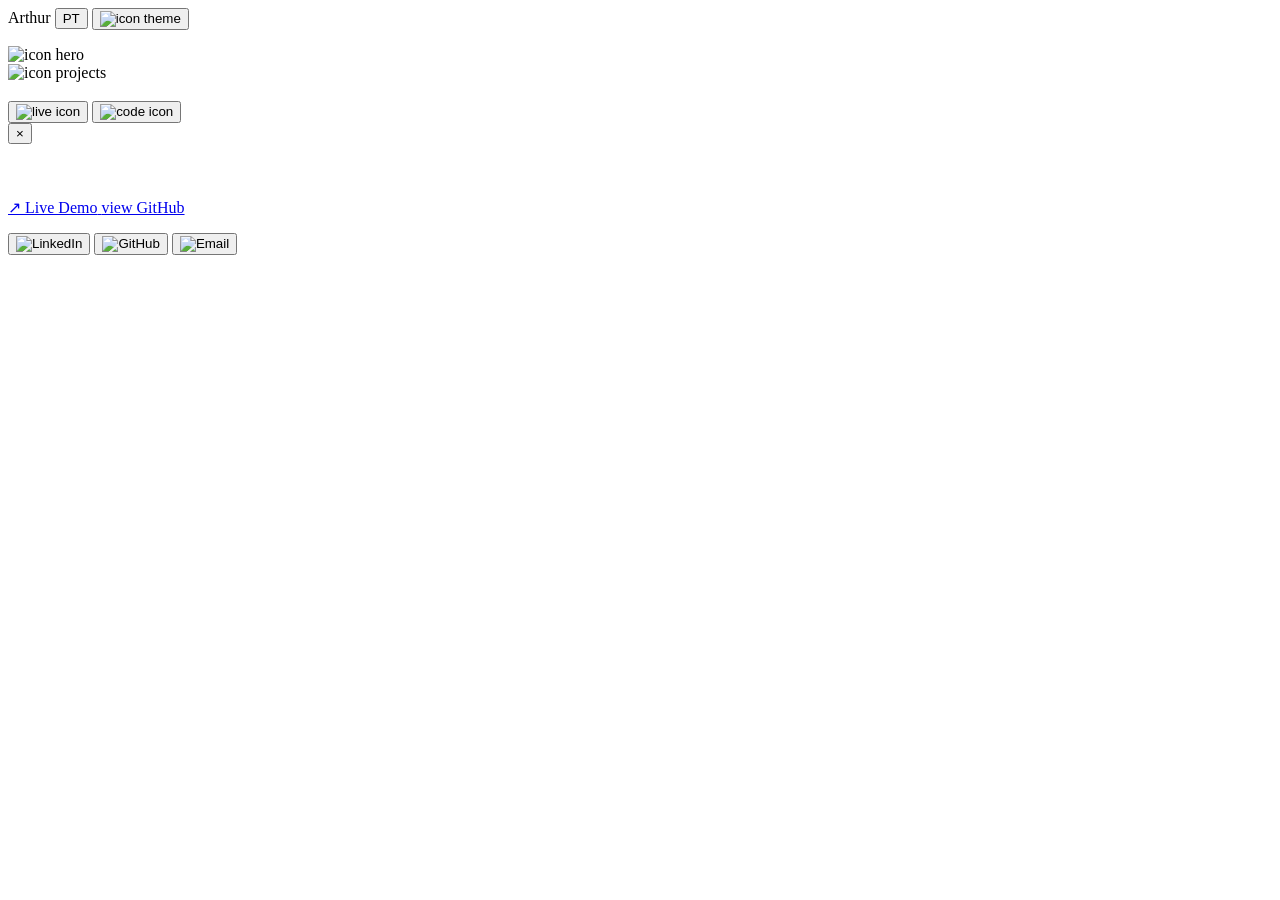
==== index.html @ 4a9b20ae "fix: delete useless html files" ====
<!DOCTYPE html>
<html lang="en">
<head>
    <meta charset="UTF-8">
    <meta name="viewport" content="width=device-width, initial-scale=1.0">
    <title>Portfolio</title>
</head>
<body>
    <header>
        <nav>
            <div class="nav-left">
                <a id="nav-home" href="index.html"></a>
                <a id="nav-about" href="about.html"></a>
                <a id="nav-contact" href="contact.html"></a>
            </div>
            <div class="nav-right">
                <div class="logo"></div>
                <span class="user-name">Arthur</span>
                <button id="language-button">PT</button>
                <button id="theme-toggle">
                    <img src="" alt="icon theme">
                </button>
            </div>
        </nav>
    </header>
    <main>
        <section class="hero">
            <p id="hero-title"></p>
            <p id="hero-description"></p>
            <img src="" alt="icon hero" id="hero-icon">
        </section>
        <section class="projects">
            <article class="project-card">
                <img src="" alt="icon projects" id="projects-icon">
                
                <div class="project-info">
                    <span class="project-number"></span>
                    <h3 class="project-title"></h3>
                    <p class="project-subtitle"></p>
                    <p class="project-description"></p>
                </div>
                <div class="project-technologies">
                    <p></p>
                </div>
                <div class="project-actions">
                    <button id="live-button">
                        <img src="" alt="live icon">
                    </button>
                    <button id="code-button">
                        <img src="" alt="code icon">
                    </button>
                </div>
            </article>
        </section>

        <div id="project-modal" class="project-modal">
            <div class="modal-content">
                <button id="modal-close" class="modal-close">
                    ×
                </button>
                <header class="modal-header">
                    <span id="modal-number"></span>
                    <h2 id="modal-title"></h2>
                    <p id="modal-subtitle"></p>
                </header>
                <img id="modal-image" src="" alt="">
                <div class="modal-body">
                    <section>
                        <p id="small-title"></p>
                        <p id="modal-description"></p>
                        <ul id="modal-features"></ul>
                    </section>
                    
                    <div class="modal-actions">
                        <a
                            id="modal-demo"
                            href="#"
                            target="_blank"
                            rel="noopener noreferrer"
                        >
                            ↗ <span>Live Demo</span>
                        </a>

                        <a
                            id="modal-github"
                            href="#"
                            target="_blank"
                            rel="noopener noreferrer"
                        >
                            view GitHub
                        </a>
                    </div>
                </div>
            </div>
        </div>
    </main>
    <footer>
        <p id="footer-text">
            <span id="footer-message"></span>
            <a id="contact-link" href="contact.html"></a>
        </p>
        <div class="footer-buttons">
            <button id="linkedin">
                <img src="" alt="LinkedIn">
            </button>
            <button id="github">
                <img src="" alt="GitHub">
            </button>
            <button id="email">
                <img src="" alt="Email">
            </button>
        </div>
    </footer>   
</body>
</html>
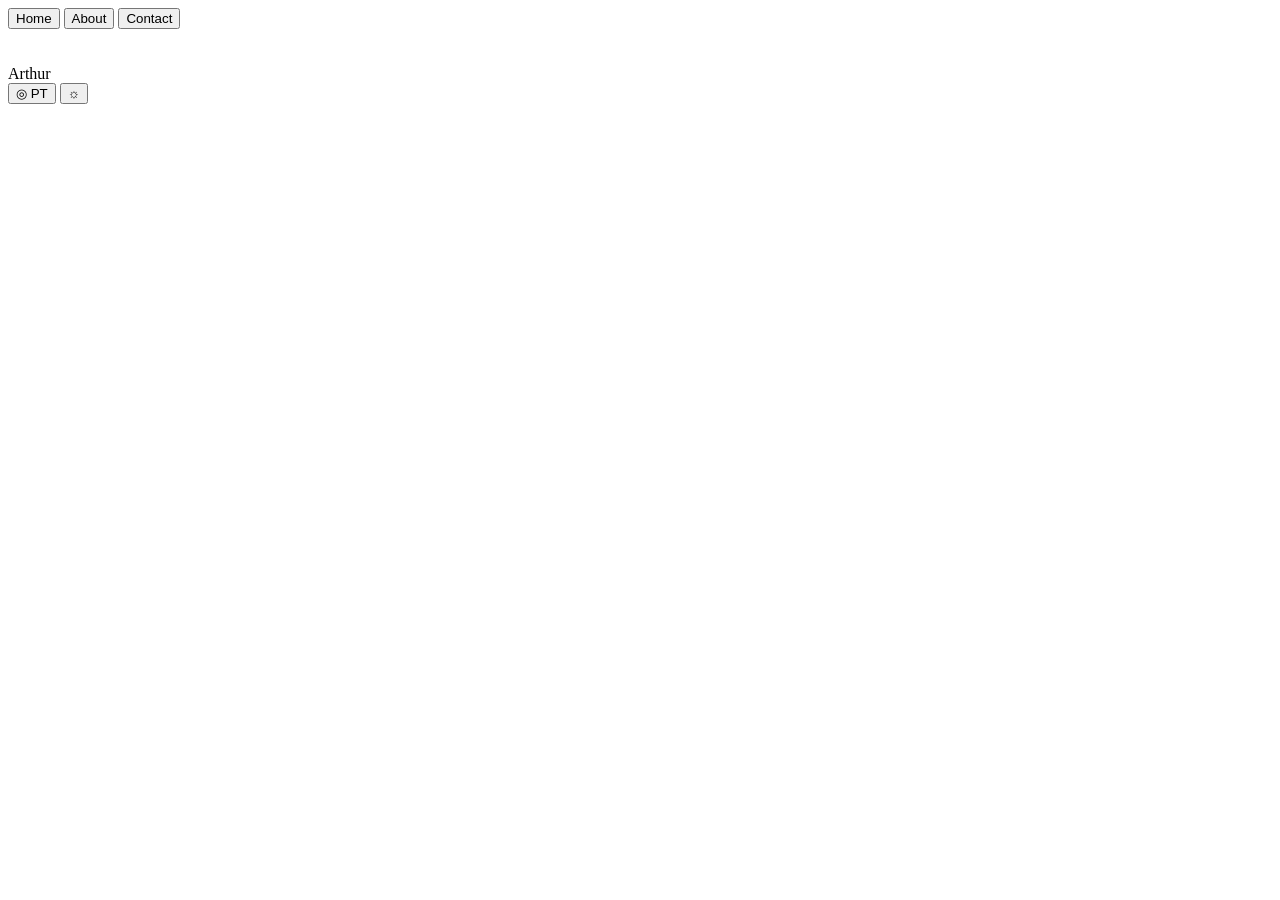
==== commit 78a0ea24: "refactor: restructure HTML based on new portfolio design" ====
--- a/index.html
+++ b/index.html
@@ -1,115 +1,73 @@
 <!DOCTYPE html>
 <html lang="en">
 <head>
-    <meta charset="UTF-8">
-    <meta name="viewport" content="width=device-width, initial-scale=1.0">
-    <title>Portfolio</title>
+  <meta charset="UTF-8">
+  <meta name="viewport" content="width=device-width, initial-scale=1.0">
+  <meta name="description" content="Arthur's personal portfolio — clear, accessible case studies for development projects.">
+  <title>Portfolio - Arthur</title>
+  <link href="https://fonts.googleapis.com/css2?family=DM+Sans:wght@400;500;600;700&family=Fraunces:opsz,wght@9..144,500;9..144,600&display=swap" rel="stylesheet">
+  <link rel="stylesheet" href="style.css">
 </head>
 <body>
-    <header>
-        <nav>
-            <div class="nav-left">
-                <a id="nav-home" href="index.html"></a>
-                <a id="nav-about" href="about.html"></a>
-                <a id="nav-contact" href="contact.html"></a>
-            </div>
-            <div class="nav-right">
-                <div class="logo"></div>
-                <span class="user-name">Arthur</span>
-                <button id="language-button">PT</button>
-                <button id="theme-toggle">
-                    <img src="" alt="icon theme">
-                </button>
-            </div>
-        </nav>
-    </header>
-    <main>
-        <section class="hero">
-            <p id="hero-title"></p>
-            <p id="hero-description"></p>
-            <img src="" alt="icon hero" id="hero-icon">
-        </section>
-        <section class="projects">
-            <article class="project-card">
-                <img src="" alt="icon projects" id="projects-icon">
-                
-                <div class="project-info">
-                    <span class="project-number"></span>
-                    <h3 class="project-title"></h3>
-                    <p class="project-subtitle"></p>
-                    <p class="project-description"></p>
-                </div>
-                <div class="project-technologies">
-                    <p></p>
-                </div>
-                <div class="project-actions">
-                    <button id="live-button">
-                        <img src="" alt="live icon">
-                    </button>
-                    <button id="code-button">
-                        <img src="" alt="code icon">
-                    </button>
-                </div>
-            </article>
-        </section>
+  <header class="site-header">
+    <div class="container header-inner">
+      <nav class="desktop-nav" aria-label="Main navigation">
+        <button class="nav-link active" data-page="home">Home</button>
+        <button class="nav-link" data-page="about">About</button>
+        <button class="nav-link" data-page="contact">Contact</button>
+      </nav>
 
-        <div id="project-modal" class="project-modal">
-            <div class="modal-content">
-                <button id="modal-close" class="modal-close">
-                    ×
-                </button>
-                <header class="modal-header">
-                    <span id="modal-number"></span>
-                    <h2 id="modal-title"></h2>
-                    <p id="modal-subtitle"></p>
-                </header>
-                <img id="modal-image" src="" alt="">
-                <div class="modal-body">
-                    <section>
-                        <p id="small-title"></p>
-                        <p id="modal-description"></p>
-                        <ul id="modal-features"></ul>
-                    </section>
-                    
-                    <div class="modal-actions">
-                        <a
-                            id="modal-demo"
-                            href="#"
-                            target="_blank"
-                            rel="noopener noreferrer"
-                        >
-                            ↗ <span>Live Demo</span>
-                        </a>
+      <div class="brand-controls">
+        <div class="brand">
+          <div class="logo-mark" aria-hidden="true">
+            <svg viewBox="0 0 32 32" width="32" height="32" fill="none">
+              <circle cx="16" cy="16" r="14.5" class="logo-circle" />
+              <path d="M10 22 C10 14 15.5 11.5 21 16 C26.5 20.5 21 26.5 16 22 C11 17.5 14.5 11 20 9" class="logo-path" />
+            </svg>
+          </div>
+          <span class="brand-name">Arthur</span>
+        </div>
 
-                        <a
-                            id="modal-github"
-                            href="#"
-                            target="_blank"
-                            rel="noopener noreferrer"
-                        >
-                            view GitHub
-                        </a>
-                    </div>
-                </div>
-            </div>
+        <div class="separator"></div>
+
+        <button class="control-button" type="button" id="languageButton" aria-label="Switch to Portuguese">
+          <span aria-hidden="true">◎</span>
+          <span id="languageLabel">PT</span>
+        </button>
+
+        <button class="icon-button control-button" type="button" id="themeButton" aria-label="Switch to dark mode">
+          <span id="themeIcon" aria-hidden="true">☼</span>
+        </button>
+      </div>
+    </div>
+  </header>
+
+  <main id="main">
+  </main>
+
+  <footer id="siteFooter">
+  </footer>
+
+  <div class="modal-backdrop" id="projectModal" hidden>
+    <div class="project-modal" role="dialog" aria-modal="true" aria-labelledby="modalProjectName">
+      <div class="modal-header">
+        <div>
+          <div class="modal-title-row">
+            <span class="project-number" id="modalProjectNumber">01</span>
+            <span class="dot" aria-hidden="true">·</span>
+            <h2 id="modalProjectName">Project</h2>
+          </div>
+          <p id="modalProjectTagline"></p>
         </div>
-    </main>
-    <footer>
-        <p id="footer-text">
-            <span id="footer-message"></span>
-            <a id="contact-link" href="contact.html"></a>
-        </p>
-        <div class="footer-buttons">
-            <button id="linkedin">
-                <img src="" alt="LinkedIn">
-            </button>
-            <button id="github">
-                <img src="" alt="GitHub">
-            </button>
-            <button id="email">
-                <img src="" alt="Email">
-            </button>
-        </div>
-    </footer>   
+        <button class="icon-button" id="closeModal" type="button" aria-label="Close">×</button>
+      </div>
+      <div class="modal-image-wrap">
+        <img id="modalImage" src="" alt="">
+      </div>
+      <div class="modal-content" id="modalContent"></div>
+    </div>
+  </div>
+
+  <script src="script.js"></script>
 </body>
-</html>+</html>
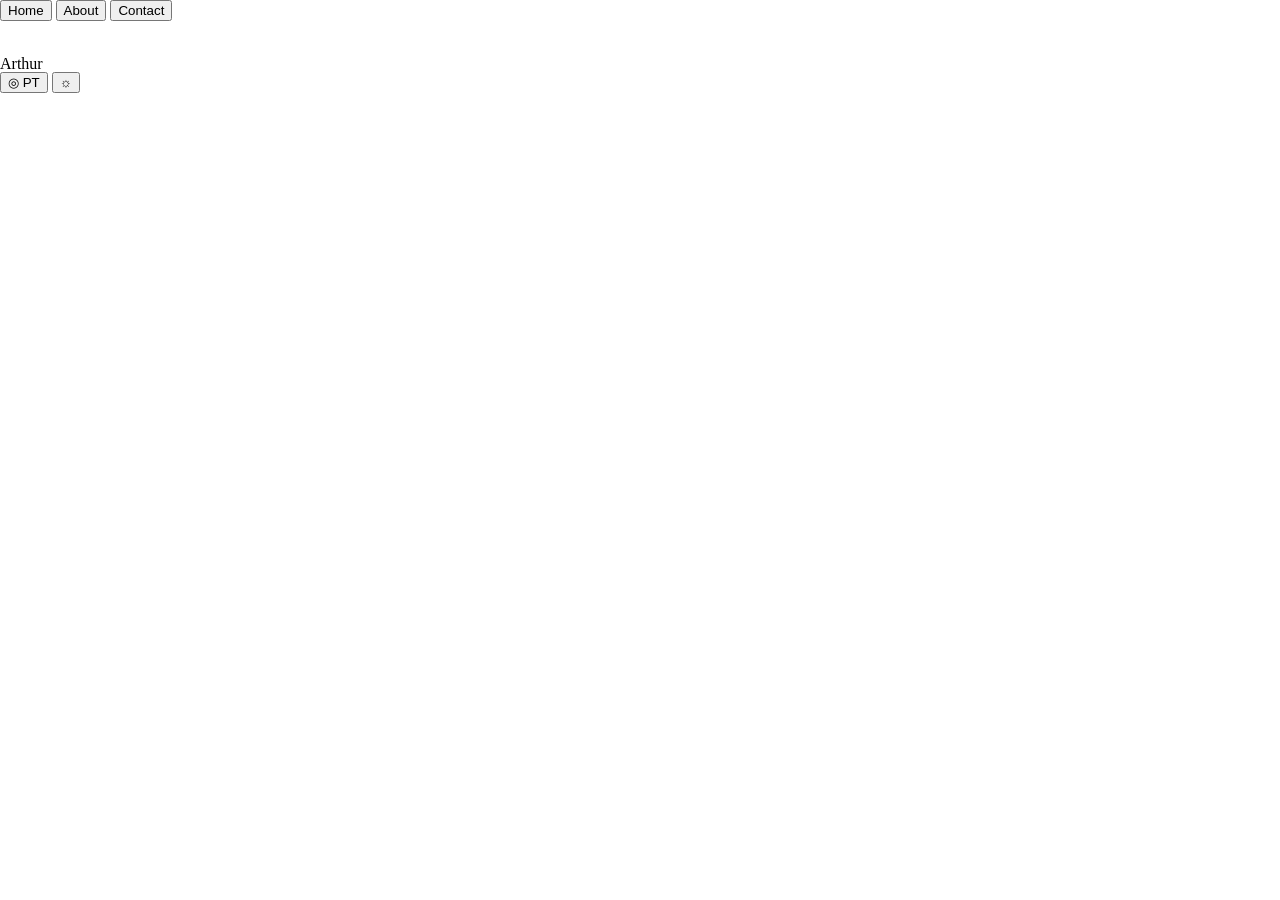
==== commit 9df0ecae: "feat: adds reset.css code" ====
--- a/index.html
+++ b/index.html
@@ -6,7 +6,7 @@
   <meta name="description" content="Arthur's personal portfolio — clear, accessible case studies for development projects.">
   <title>Portfolio - Arthur</title>
   <link href="https://fonts.googleapis.com/css2?family=DM+Sans:wght@400;500;600;700&family=Fraunces:opsz,wght@9..144,500;9..144,600&display=swap" rel="stylesheet">
-  <link rel="stylesheet" href="style.css">
+  <link rel="stylesheet" href="/src/css/reset.css">
 </head>
 <body>
   <header class="site-header">
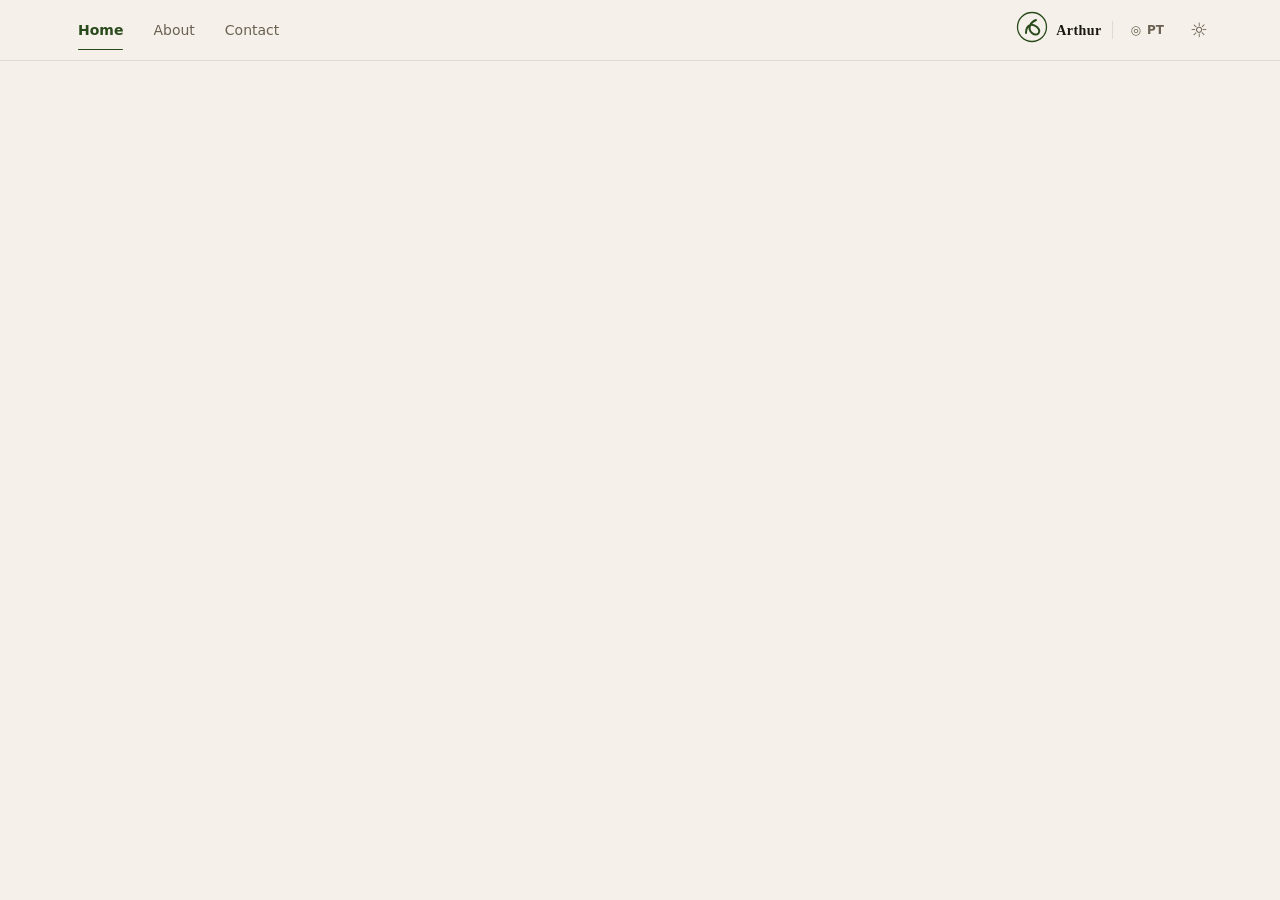
==== commit 87d8c0b3: "feat: adds style.css code" ====
--- a/index.html
+++ b/index.html
@@ -7,6 +7,7 @@
   <title>Portfolio - Arthur</title>
   <link href="https://fonts.googleapis.com/css2?family=DM+Sans:wght@400;500;600;700&family=Fraunces:opsz,wght@9..144,500;9..144,600&display=swap" rel="stylesheet">
   <link rel="stylesheet" href="/src/css/reset.css">
+  <link rel="stylesheet" href="/src/css/style.css">
 </head>
 <body>
   <header class="site-header">
--- a/src/css/style.css
+++ b/src/css/style.css
@@ -0,0 +1,328 @@
+:root {
+  --font-sans: 'DM Sans', system-ui, sans-serif;
+  --font-display: 'Fraunces', Georgia, serif;
+  --background: #f5f1ea;
+  --foreground: #1a1714;
+  --card: #fdfaf3;
+  --primary: #2b4a1c;
+  --primary-foreground: #f5f1ea;
+  --secondary: #eae4d6;
+  --muted: #e3ddd0;
+  --muted-foreground: #6b6152;
+  --accent: #7a5b14;
+  --border: rgba(26, 23, 20, 0.10);
+  --radius: 14px;
+  --shadow: 0 18px 45px rgba(26, 23, 20, 0.10);
+}
+
+html.dark {
+  --background: #121009;
+  --foreground: #edeae1;
+  --card: #1b1813;
+  --primary: #6aad3a;
+  --primary-foreground: #121009;
+  --secondary: #26221a;
+  --muted: #2a2520;
+  --muted-foreground: #9e9484;
+  --accent: #c49626;
+  --border: rgba(237, 234, 225, 0.09);
+  --shadow: 0 18px 45px rgba(0, 0, 0, 0.35);
+}
+
+* { box-sizing: border-box; }
+html { scroll-behavior: smooth; }
+body {
+  margin: 0;
+  min-height: 100vh;
+  background: var(--background);
+  color: var(--foreground);
+  font-family: var(--font-sans);
+  line-height: 1.5;
+}
+body.modal-open { overflow: hidden; }
+button, a { font: inherit; }
+button { cursor: pointer; }
+a { color: inherit; }
+img { display: block; max-width: 100%; }
+
+.skip-link {
+  position: fixed;
+  left: 16px;
+  top: 16px;
+  z-index: 100;
+  transform: translateY(-200%);
+  background: var(--primary);
+  color: var(--primary-foreground);
+  padding: 10px 14px;
+  border-radius: 10px;
+  text-decoration: none;
+}
+.skip-link:focus { transform: translateY(0); }
+
+.container {
+  width: min(1152px, calc(100% - 40px));
+  margin-inline: auto;
+}
+
+.site-header {
+  position: sticky;
+  top: 0;
+  z-index: 40;
+  border-bottom: 1px solid var(--border);
+  background: color-mix(in srgb, var(--background) 92%, transparent);
+  backdrop-filter: blur(14px);
+}
+
+.header-inner {
+  min-height: 60px;
+  display: flex;
+  align-items: center;
+  justify-content: space-between;
+}
+
+.desktop-nav { display: flex; gap: 2px; }
+.nav-link, .mobile-nav-link, .control-button, .icon-button {
+  border: 0;
+  background: transparent;
+  color: var(--muted-foreground);
+}
+.nav-link {
+  position: relative;
+  padding: 8px 14px;
+  border-radius: 9px;
+  font-size: 14px;
+}
+.nav-link:hover, .mobile-nav-link:hover, .control-button:hover, .icon-button:hover {
+  color: var(--foreground);
+  background: var(--muted);
+}
+.nav-link.active { color: var(--primary); font-weight: 600; }
+.nav-link.active::after {
+  content: '';
+  position: absolute;
+  left: 14px;
+  right: 14px;
+  bottom: -1px;
+  height: 1px;
+  border-radius: 999px;
+  background: var(--primary);
+}
+
+.brand-controls { display: flex; align-items: center; gap: 10px; }
+.brand { display: flex; align-items: center; gap: 8px; }
+.brand-name { font-family: var(--font-display); font-size: 14px; font-weight: 600; letter-spacing: .03em; }
+.separator { width: 1px; height: 18px; background: var(--border); }
+.logo-circle { stroke: var(--primary); stroke-width: 1.3; }
+.logo-path { stroke: var(--primary); stroke-width: 2; stroke-linecap: round; }
+.control-button { display: inline-flex; align-items: center; gap: 6px; padding: 8px; border-radius: 8px; font-size: 12px; font-weight: 600; }
+.icon-button { width: 34px; height: 34px; display: inline-flex; align-items: center; justify-content: center; border-radius: 8px; font-size: 20px; line-height: 1; }
+.mobile-menu-button { display: none; }
+.mobile-nav { padding: 8px 20px 16px; border-top: 1px solid var(--border); }
+.mobile-nav-link { display: block; width: 100%; text-align: left; padding: 11px 10px; border-radius: 8px; }
+.mobile-nav-link.active { color: var(--primary); font-weight: 600; }
+
+main { min-height: 55vh; }
+.page-enter { animation: pageEnter .22s ease-out; }
+@keyframes pageEnter { from { opacity: 0; transform: translateY(10px); } to { opacity: 1; transform: translateY(0); } }
+
+.hero {
+  width: min(1152px, calc(100% - 40px));
+  margin: 0 auto;
+  padding: 84px 0 100px;
+  display: grid;
+  grid-template-columns: 1.05fr .95fr;
+  gap: 54px;
+  align-items: center;
+}
+.hero-copy { max-width: 620px; }
+.eyebrow {
+  margin: 0 0 14px;
+  color: var(--muted-foreground);
+  font-size: 12px;
+  font-weight: 600;
+  text-transform: uppercase;
+  letter-spacing: .14em;
+}
+.display-title {
+  margin: 0;
+  font-family: var(--font-display);
+  font-size: clamp(3rem, 6vw, 5.6rem);
+  line-height: .98;
+  letter-spacing: -.035em;
+  font-weight: 600;
+}
+.hero-description {
+  max-width: 520px;
+  margin: 24px 0 0;
+  color: color-mix(in srgb, var(--foreground) 72%, transparent);
+  font-size: 17px;
+  line-height: 1.7;
+}
+.hero-actions { display: flex; gap: 12px; flex-wrap: wrap; margin-top: 30px; }
+
+.btn {
+  display: inline-flex;
+  align-items: center;
+  justify-content: center;
+  gap: 8px;
+  min-height: 46px;
+  padding: 12px 20px;
+  border-radius: 11px;
+  border: 1px solid transparent;
+  text-decoration: none;
+  font-size: 14px;
+  font-weight: 600;
+  transition: .2s ease;
+}
+.btn-primary { background: var(--primary); color: var(--primary-foreground); }
+.btn-primary:hover { opacity: .9; transform: translateY(-1px); }
+.btn-ghost { background: transparent; color: var(--foreground); border-color: var(--border); }
+.btn-ghost:hover { background: var(--muted); }
+
+.snake-wrap { display: grid; place-items: center; min-height: 460px; }
+.snake-illustration { width: min(360px, 100%); aspect-ratio: 440 / 520; }
+
+.section {
+  width: min(1152px, calc(100% - 40px));
+  margin: 0 auto;
+  padding: 64px 0 96px;
+  border-top: 1px solid var(--border);
+}
+.section-heading { display: flex; align-items: end; justify-content: space-between; gap: 24px; margin-bottom: 46px; }
+.section-heading h2, .page-title {
+  margin: 0;
+  font-family: var(--font-display);
+  font-weight: 600;
+  letter-spacing: -.025em;
+}
+.section-heading h2 { font-size: clamp(2.1rem, 4vw, 2.8rem); line-height: 1.05; }
+.section-sub { max-width: 230px; margin: 0; color: var(--muted-foreground); font-size: 14px; line-height: 1.65; text-align: right; }
+
+.project-grid { display: grid; grid-template-columns: repeat(2, minmax(0,1fr)); gap: 22px; }
+.project-card {
+  background: var(--card);
+  border: 1px solid var(--border);
+  border-radius: 16px;
+  overflow: hidden;
+  transition: .3s ease;
+  box-shadow: 0 0 0 rgba(0,0,0,0);
+}
+.project-card:hover { transform: translateY(-3px); border-color: color-mix(in srgb, var(--primary) 25%, var(--border)); box-shadow: var(--shadow); }
+.project-image-wrap { position: relative; aspect-ratio: 16 / 9; overflow: hidden; background: var(--muted); }
+.project-image-wrap img { width: 100%; height: 100%; object-fit: cover; transition: transform .5s ease; }
+.project-card:hover .project-image-wrap img { transform: scale(1.05); }
+.project-hover { position: absolute; inset: 0; display: grid; place-items: center; background: rgba(0,0,0,0); transition: .3s ease; pointer-events: none; }
+.project-card:hover .project-hover { background: rgba(0,0,0,.25); }
+.project-hover span { transform: translateY(8px); opacity: 0; background: rgba(255,255,255,.95); color: #1a1714; border-radius: 999px; padding: 8px 14px; font-size: 12px; font-weight: 600; transition: .3s ease; }
+.project-card:hover .project-hover span { transform: translateY(0); opacity: 1; }
+.project-number { position: absolute; top: 12px; left: 12px; padding: 3px 8px; border-radius: 999px; background: rgba(26,23,20,.35); color: rgba(255,255,255,.9); font: 600 12px ui-monospace, SFMono-Regular, Menlo, monospace; backdrop-filter: blur(4px); }
+.project-body { padding: 22px; }
+.project-title { margin: 0 0 2px; font: 600 20px/1.2 var(--font-display); }
+.project-tagline { margin: 0; color: var(--muted-foreground); font-size: 14px; font-weight: 600; }
+.project-description { margin: 14px 0 16px; color: var(--muted-foreground); font-size: 14px; line-height: 1.7; }
+.tag-list { display: flex; flex-wrap: wrap; gap: 6px; margin-bottom: 18px; }
+.tag { display: inline-flex; align-items: center; border: 1px solid var(--border); border-radius: 999px; padding: 4px 10px; color: var(--muted-foreground); font-size: 12px; font-weight: 600; line-height: 1; }
+.project-actions { display: flex; gap: 12px; align-items: center; padding-top: 15px; border-top: 1px solid var(--border); }
+.text-link { border: 0; background: transparent; padding: 0; display: inline-flex; gap: 6px; align-items: center; color: var(--primary); font-size: 12px; font-weight: 700; text-decoration: none; }
+.text-link.secondary { color: var(--muted-foreground); }
+.text-link:hover { opacity: .7; }
+.dot { color: var(--border); }
+
+.site-footer { margin-top: 0; border-top: 1px solid var(--border); }
+.footer-inner { width: min(1152px, calc(100% - 40px)); margin: 0 auto; padding: 58px 0 36px; display: flex; justify-content: space-between; gap: 30px; align-items: end; }
+.footer-prompt { max-width: 620px; }
+.footer-prompt p { margin: 0 0 8px; color: var(--muted-foreground); font-size: 14px; }
+.footer-prompt a { color: var(--foreground); text-decoration: none; font: 600 clamp(2rem, 4vw, 3rem)/1.05 var(--font-display); }
+.footer-prompt a:hover { color: var(--primary); }
+.socials { display: flex; gap: 8px; flex-wrap: wrap; justify-content: flex-end; }
+.social-link { display: inline-flex; align-items: center; gap: 8px; padding: 10px 12px; border: 1px solid var(--border); border-radius: 10px; text-decoration: none; font-size: 13px; }
+.social-link:hover { border-color: color-mix(in srgb, var(--primary) 35%, var(--border)); color: var(--primary); }
+.footer-bottom { width: min(1152px, calc(100% - 40px)); margin: 0 auto; padding: 16px 0 30px; color: var(--muted-foreground); font-size: 12px; }
+
+.page-shell { width: min(900px, calc(100% - 40px)); margin: 0 auto; padding: 84px 0 104px; }
+.page-shell.narrow { width: min(780px, calc(100% - 40px)); }
+.page-title { font-size: clamp(2.8rem, 6vw, 4.5rem); line-height: 1.06; }
+.page-subtitle { max-width: 650px; margin: 18px 0 0; color: color-mix(in srgb, var(--foreground) 72%, transparent); font-size: 20px; line-height: 1.6; }
+.about-grid { display: grid; grid-template-columns: 2fr 3fr; gap: 56px; align-items: center; margin-top: 60px; }
+.about-image { aspect-ratio: 4/5; border-radius: 16px; overflow: hidden; background: var(--muted); }
+.about-image img { width: 100%; height: 100%; object-fit: cover; }
+.about-copy { display: grid; gap: 16px; }
+.about-copy p { margin: 0; font-size: 15.5px; line-height: 1.8; color: color-mix(in srgb, var(--foreground) 72%, transparent); }
+.quote { margin: 58px 0; padding: 5px 0 5px 22px; border-left: 2px solid var(--primary); }
+.quote p { margin: 0; font: 600 italic 22px/1.35 var(--font-display); }
+.focus-list { list-style: none; padding: 0; margin: 0; display: grid; gap: 14px; }
+.focus-list li { display: flex; align-items: center; gap: 12px; font-size: 15px; }
+.bullet { width: 6px; height: 6px; border-radius: 50%; background: var(--primary); flex: 0 0 auto; }
+.back-link { display: inline-flex; gap: 8px; align-items: center; margin-top: 38px; color: var(--primary); font-weight: 700; font-size: 14px; text-decoration: none; }
+.back-link:hover { opacity: .7; }
+
+.contact-email { margin: 58px 0 40px; }
+.contact-email .eyebrow { margin-bottom: 15px; }
+.contact-email a { display: inline-flex; align-items: flex-start; gap: 12px; text-decoration: underline; text-decoration-color: var(--border); text-underline-offset: 5px; color: var(--foreground); font: 600 clamp(1.7rem, 5vw, 2.4rem)/1.2 var(--font-display); }
+.contact-email a:hover { color: var(--primary); text-decoration-color: var(--primary); }
+.contact-divider { height: 1px; background: var(--border); margin: 0 0 40px; }
+.social-grid { display: grid; grid-template-columns: repeat(2, minmax(0,1fr)); gap: 12px; }
+.social-card { display: grid; grid-template-columns: auto 1fr auto; gap: 12px; align-items: center; padding: 16px 18px; border: 1px solid var(--border); border-radius: 12px; text-decoration: none; }
+.social-card:hover { border-color: color-mix(in srgb, var(--primary) 30%, var(--border)); color: var(--primary); }
+.social-card small { color: var(--muted-foreground); }
+.status { display: flex; align-items: center; gap: 10px; margin-top: 46px; color: var(--muted-foreground); font-size: 14px; }
+.status-dot { width: 8px; height: 8px; border-radius: 50%; background: #22c55e; box-shadow: 0 0 0 3px rgba(34,197,94,.18); }
+
+.modal-backdrop { position: fixed; inset: 0; z-index: 70; display: flex; align-items: center; justify-content: center; padding: 30px; background: rgba(18,16,9,.55); backdrop-filter: blur(6px); }
+.modal-backdrop[hidden] { display: none; }
+.project-modal { width: min(900px, 100%); max-height: 90vh; overflow: auto; background: var(--background); border: 1px solid var(--border); border-radius: 16px; box-shadow: 0 28px 90px rgba(0,0,0,.35); animation: modalIn .22s ease-out; }
+@keyframes modalIn { from { opacity: 0; transform: translateY(24px); } to { opacity: 1; transform: translateY(0); } }
+.modal-header { position: sticky; top: 0; z-index: 2; display: flex; align-items: center; justify-content: space-between; gap: 18px; padding: 16px 24px; background: color-mix(in srgb, var(--background) 96%, transparent); backdrop-filter: blur(10px); border-bottom: 1px solid var(--border); }
+.modal-title-row { display: flex; align-items: center; gap: 8px; }
+.modal-title-row h2 { margin: 0; font: 600 22px/1.2 var(--font-display); }
+.modal-header p { margin: 3px 0 0; color: var(--muted-foreground); font-size: 14px; }
+.modal-image-wrap { aspect-ratio: 16 / 7; background: var(--muted); overflow: hidden; }
+.modal-image-wrap img { width: 100%; height: 100%; object-fit: cover; }
+.modal-content { padding: 32px; display: grid; gap: 34px; }
+.modal-section h3, .modal-label { margin: 0 0 10px; color: var(--muted-foreground); font-size: 11px; text-transform: uppercase; letter-spacing: .14em; }
+.modal-section p { margin: 0; font-size: 15px; line-height: 1.72; }
+.feature-list { list-style: none; padding: 0; margin: 0; display: grid; grid-template-columns: repeat(2, minmax(0,1fr)); gap: 10px; }
+.feature-list li { display: flex; gap: 10px; font-size: 15px; line-height: 1.4; }
+.tech-wrap { display: flex; flex-wrap: wrap; gap: 8px; }
+.outcome { padding: 18px; border-radius: 12px; border: 1px solid color-mix(in srgb, var(--primary) 20%, var(--border)); background: color-mix(in srgb, var(--primary) 8%, transparent); }
+.outcome h3 { color: color-mix(in srgb, var(--primary) 80%, var(--foreground)); }
+.modal-actions { display: flex; gap: 12px; flex-wrap: wrap; }
+
+:focus-visible { outline: 2px solid var(--primary); outline-offset: 3px; }
+
+@media (max-width: 900px) {
+  .hero { grid-template-columns: 1fr; padding-top: 62px; }
+  .snake-wrap { order: -1; min-height: auto; }
+  .snake-illustration { width: min(300px, 65vw); }
+  .about-grid { grid-template-columns: 1fr; gap: 32px; }
+  .about-image { max-width: 440px; }
+}
+
+@media (max-width: 720px) {
+  .container { width: min(100% - 28px, 1152px); }
+  .desktop-nav { display: none; }
+  .mobile-menu-button { display: inline-flex; }
+  .brand-name, .separator { display: none; }
+  .header-inner { min-height: 56px; }
+  .hero, .section, .footer-inner, .footer-bottom, .page-shell, .page-shell.narrow { width: min(100% - 28px, 1152px); }
+  .hero { padding: 56px 0 70px; gap: 38px; }
+  .display-title { font-size: clamp(2.7rem, 12vw, 4rem); }
+  .section { padding: 48px 0 72px; }
+  .section-heading { flex-direction: column; align-items: flex-start; margin-bottom: 32px; }
+  .section-sub { text-align: left; max-width: 420px; }
+  .project-grid { grid-template-columns: 1fr; }
+  .footer-inner { flex-direction: column; align-items: flex-start; }
+  .socials { justify-content: flex-start; }
+  .page-shell { padding: 58px 0 80px; }
+  .page-subtitle { font-size: 18px; }
+  .social-grid { grid-template-columns: 1fr; }
+  .modal-backdrop { padding: 0; align-items: end; }
+  .project-modal { width: 100%; max-height: 96vh; border-radius: 16px 16px 0 0; }
+  .modal-content { padding: 24px 20px 30px; }
+  .feature-list { grid-template-columns: 1fr; }
+}
+
+@media (prefers-reduced-motion: reduce) {
+  html { scroll-behavior: auto; }
+  *, *::before, *::after { animation-duration: .01ms !important; animation-iteration-count: 1 !important; transition-duration: .01ms !important; }
+}
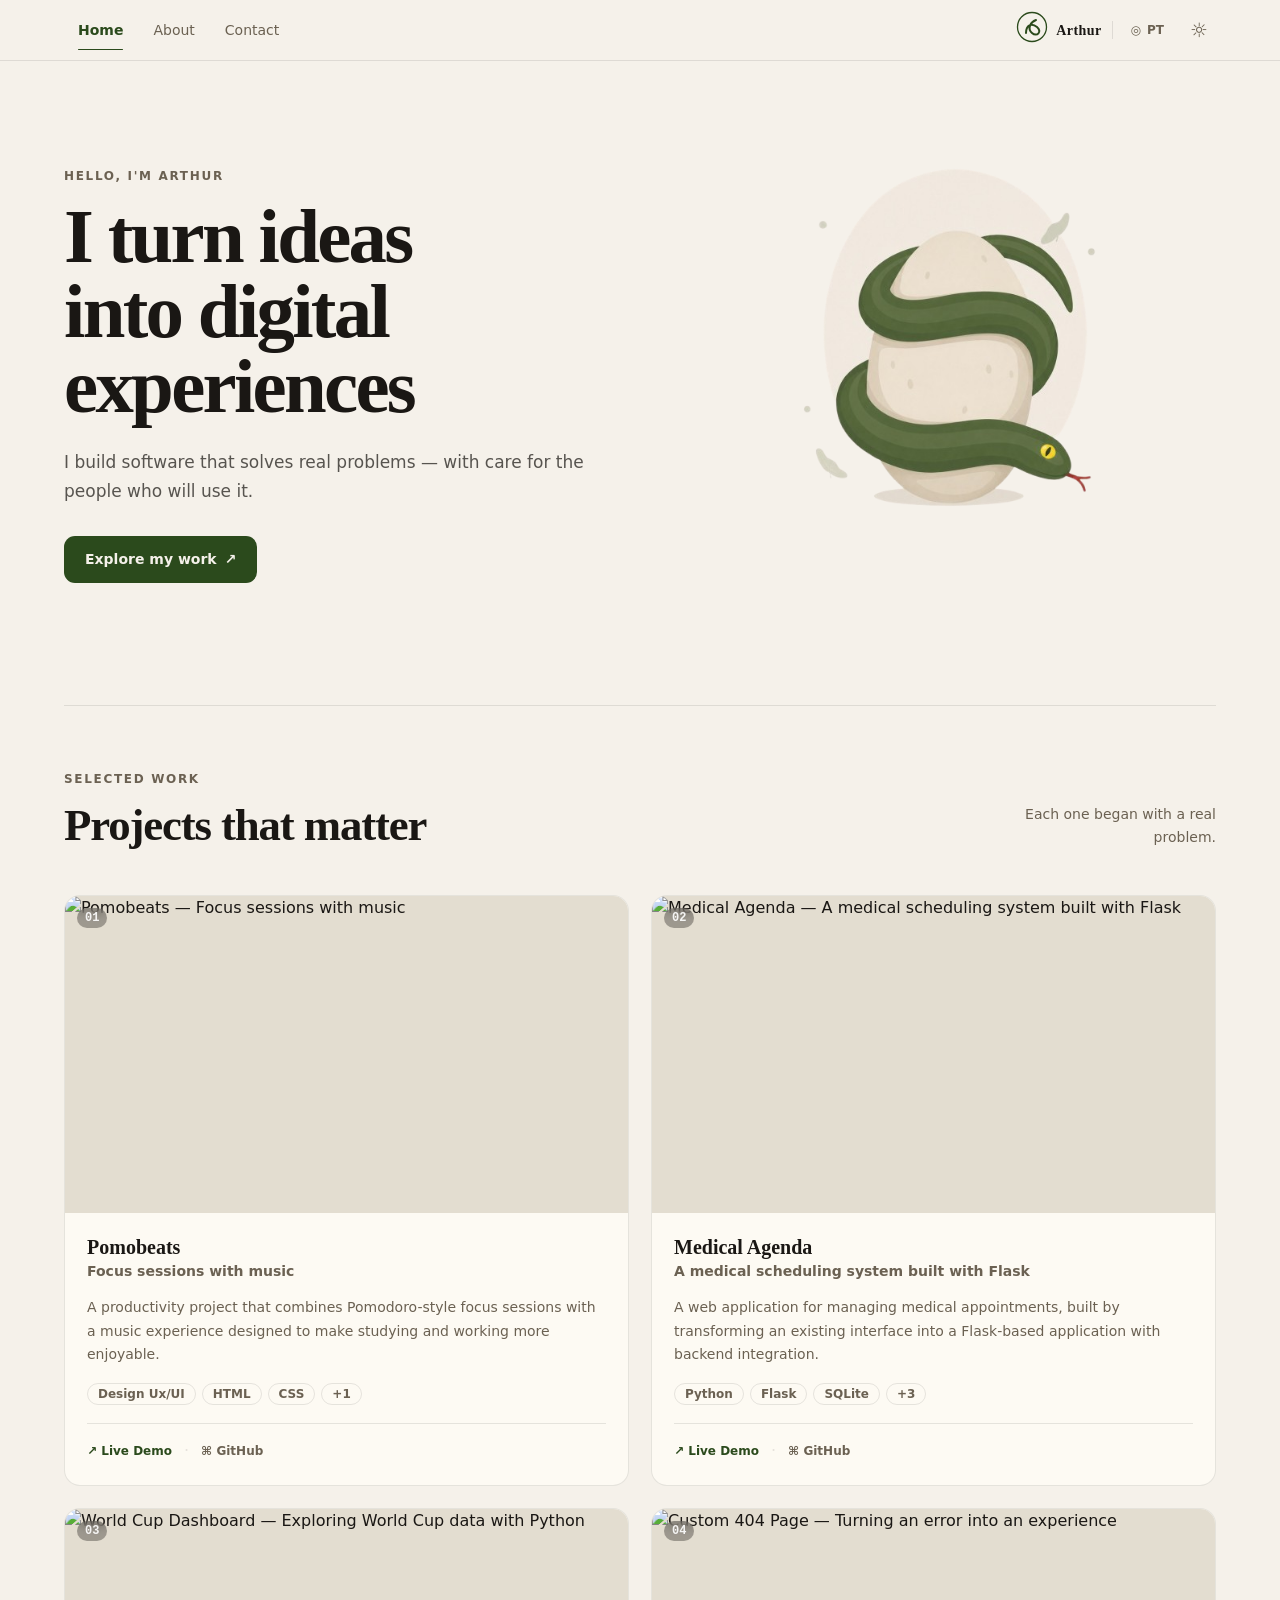
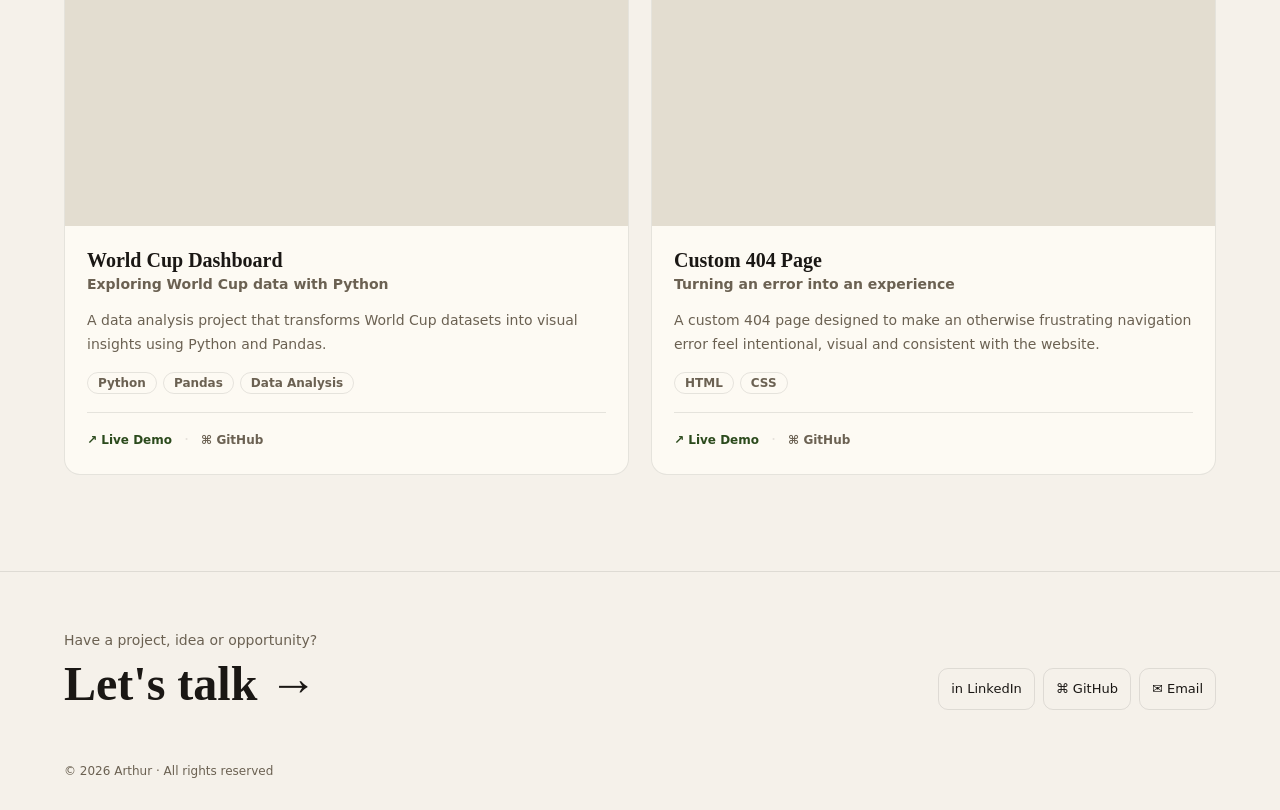
==== commit 9b8ecc99: "fix: update stylesheet and script links to relative paths" ====
--- a/index.html
+++ b/index.html
@@ -6,8 +6,8 @@
   <meta name="description" content="Arthur's personal portfolio — clear, accessible case studies for development projects.">
   <title>Portfolio - Arthur</title>
   <link href="https://fonts.googleapis.com/css2?family=DM+Sans:wght@400;500;600;700&family=Fraunces:opsz,wght@9..144,500;9..144,600&display=swap" rel="stylesheet">
-  <link rel="stylesheet" href="/src/css/reset.css">
-  <link rel="stylesheet" href="/src/css/style.css">
+  <link rel="stylesheet" href="./src/css/reset.css">
+  <link rel="stylesheet" href="./src/css/style.css">
 </head>
 <body>
   <header class="site-header">
@@ -69,6 +69,6 @@
     </div>
   </div>
 
-  <script src="script.js"></script>
+  <script src="./src/js/script.js"></script>
 </body>
 </html>
--- a/src/css/style.css
+++ b/src/css/style.css
@@ -81,7 +81,7 @@
 }
 
 .desktop-nav { display: flex; gap: 2px; }
-.nav-link, .mobile-nav-link, .control-button, .icon-button {
+.nav-link, .control-button, .icon-button {
   border: 0;
   background: transparent;
   color: var(--muted-foreground);
@@ -92,7 +92,7 @@
   border-radius: 9px;
   font-size: 14px;
 }
-.nav-link:hover, .mobile-nav-link:hover, .control-button:hover, .icon-button:hover {
+.nav-link:hover, .control-button:hover, .icon-button:hover {
   color: var(--foreground);
   background: var(--muted);
 }
@@ -116,10 +116,6 @@
 .logo-path { stroke: var(--primary); stroke-width: 2; stroke-linecap: round; }
 .control-button { display: inline-flex; align-items: center; gap: 6px; padding: 8px; border-radius: 8px; font-size: 12px; font-weight: 600; }
 .icon-button { width: 34px; height: 34px; display: inline-flex; align-items: center; justify-content: center; border-radius: 8px; font-size: 20px; line-height: 1; }
-.mobile-menu-button { display: none; }
-.mobile-nav { padding: 8px 20px 16px; border-top: 1px solid var(--border); }
-.mobile-nav-link { display: block; width: 100%; text-align: left; padding: 11px 10px; border-radius: 8px; }
-.mobile-nav-link.active { color: var(--primary); font-weight: 600; }
 
 main { min-height: 55vh; }
 .page-enter { animation: pageEnter .22s ease-out; }
@@ -179,8 +175,28 @@
 .btn-ghost { background: transparent; color: var(--foreground); border-color: var(--border); }
 .btn-ghost:hover { background: var(--muted); }
 
-.snake-wrap { display: grid; place-items: center; min-height: 460px; }
-.snake-illustration { width: min(360px, 100%); aspect-ratio: 440 / 520; }
+.snake-wrap {
+    display: grid;
+    place-items: center;
+    min-height: 460px;
+}
+
+.snake-image {
+    grid-area: 1 / 1;
+    width: min(360px, 100%);
+}
+
+.snake-image-dark {
+    display: none;
+}
+
+html.dark .snake-image-light {
+    display: none;
+}
+
+html.dark .snake-image-dark {
+    display: block;
+}
 
 .section {
   width: min(1152px, calc(100% - 40px));
@@ -292,8 +308,6 @@
 
 @media (max-width: 900px) {
   .hero { grid-template-columns: 1fr; padding-top: 62px; }
-  .snake-wrap { order: -1; min-height: auto; }
-  .snake-illustration { width: min(300px, 65vw); }
   .about-grid { grid-template-columns: 1fr; gap: 32px; }
   .about-image { max-width: 440px; }
 }
@@ -301,7 +315,6 @@
 @media (max-width: 720px) {
   .container { width: min(100% - 28px, 1152px); }
   .desktop-nav { display: none; }
-  .mobile-menu-button { display: inline-flex; }
   .brand-name, .separator { display: none; }
   .header-inner { min-height: 56px; }
   .hero, .section, .footer-inner, .footer-bottom, .page-shell, .page-shell.narrow { width: min(100% - 28px, 1152px); }
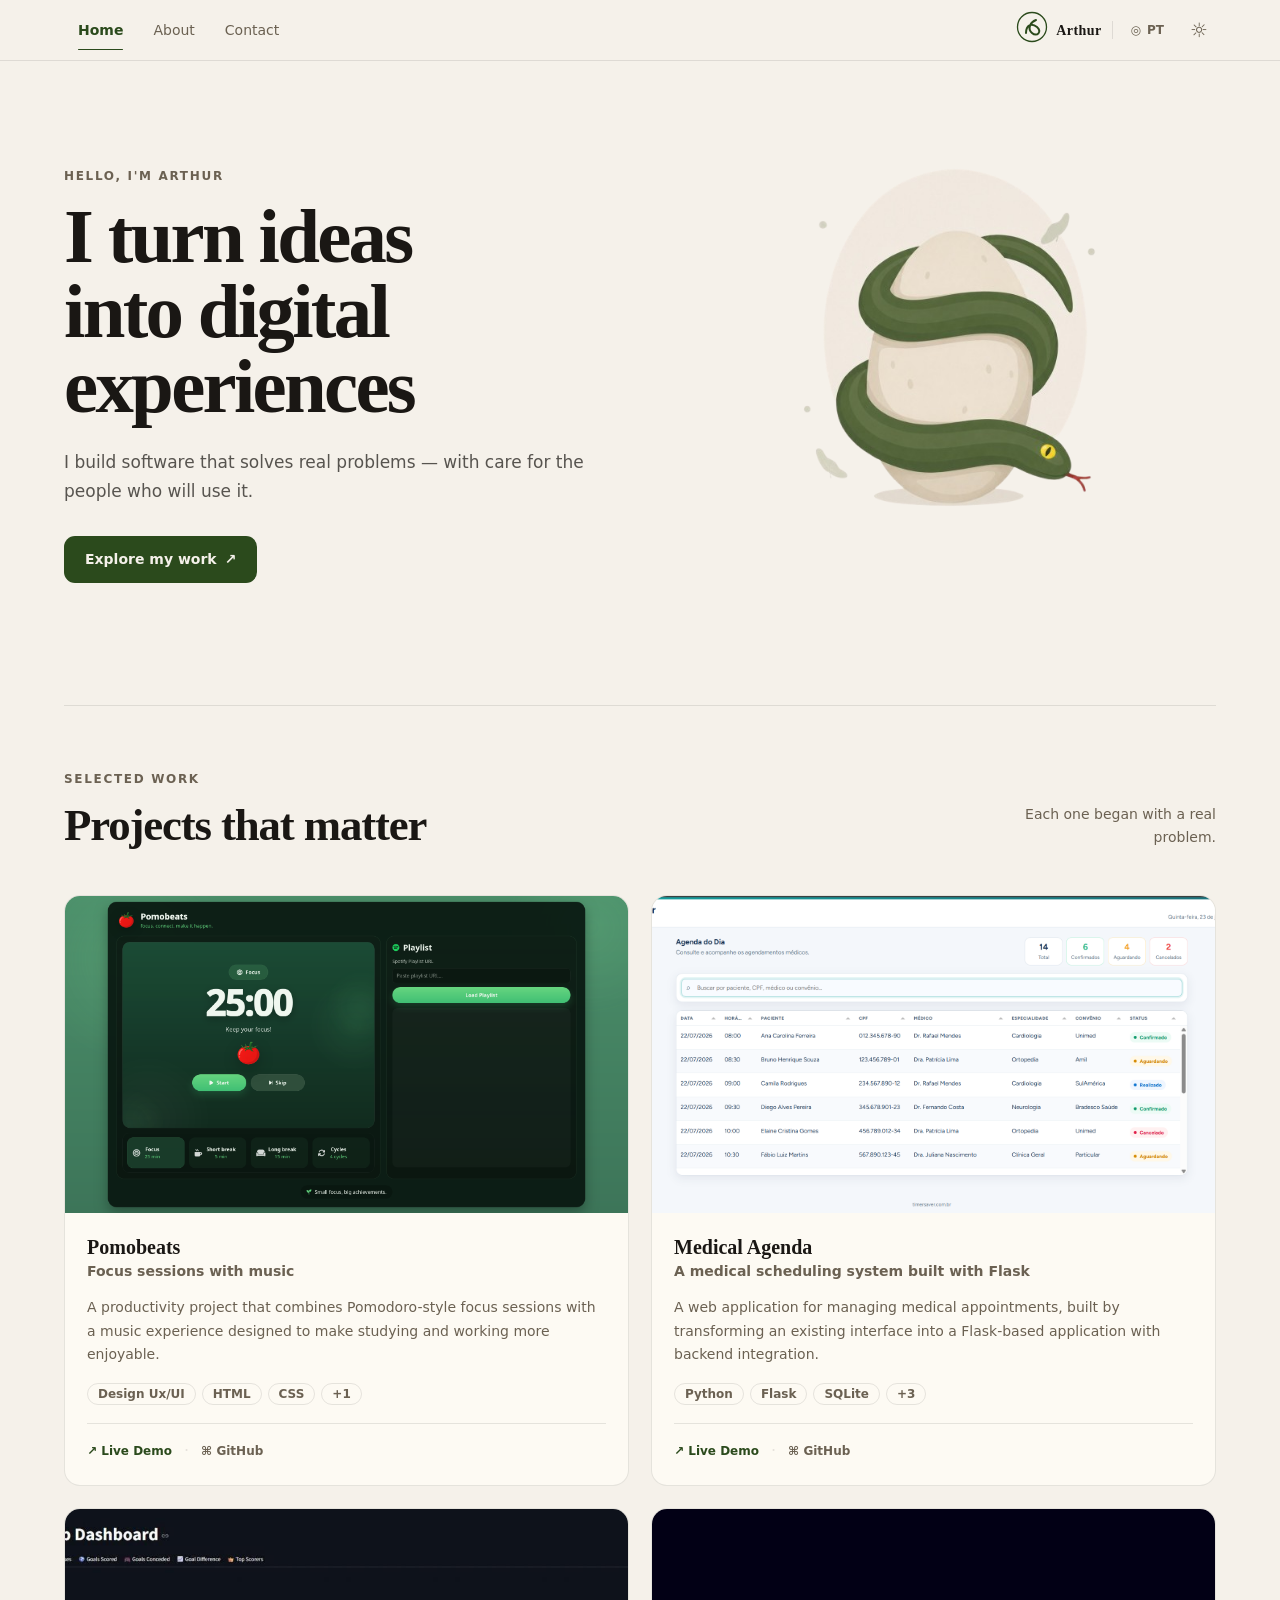
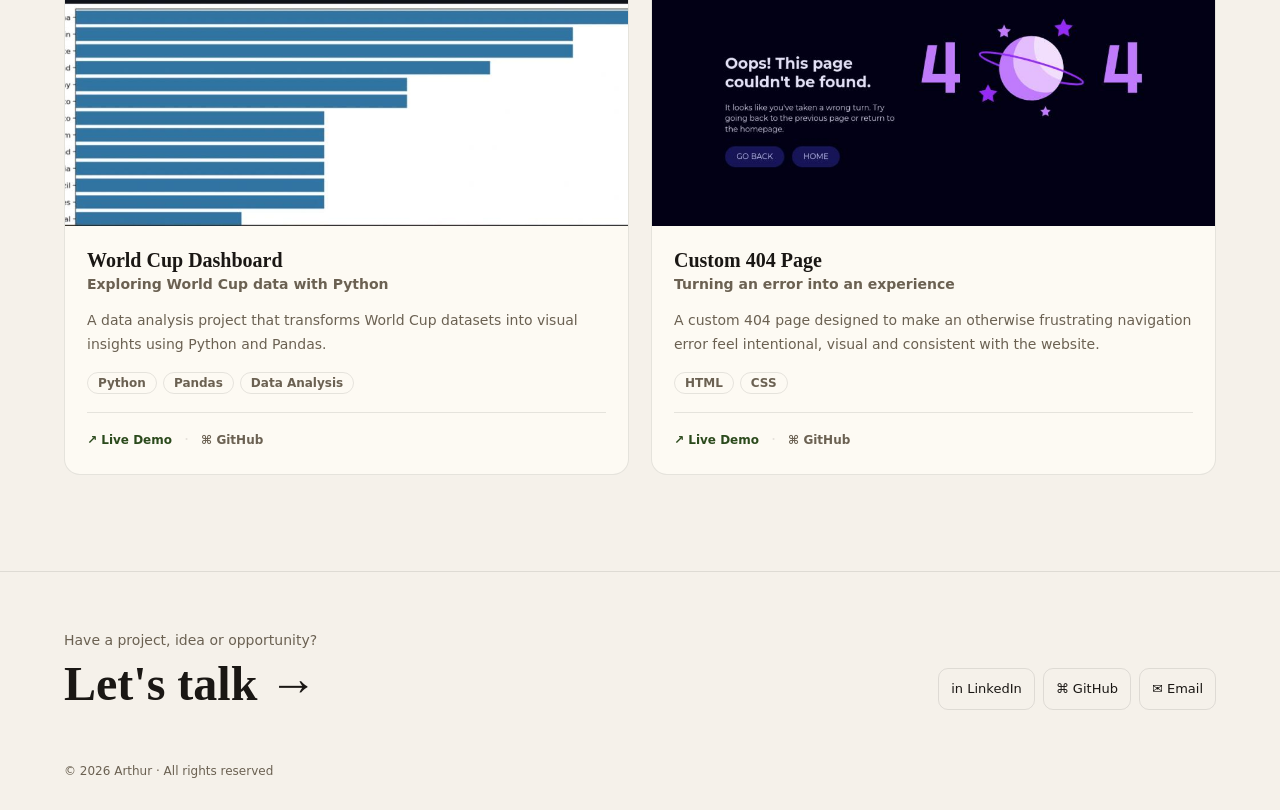
==== commit 806e6082: "fix: fix the unused numbers" ====
--- a/index.html
+++ b/index.html
@@ -54,7 +54,6 @@
       <div class="modal-header">
         <div>
           <div class="modal-title-row">
-            <span class="project-number" id="modalProjectNumber">01</span>
             <span class="dot" aria-hidden="true">·</span>
             <h2 id="modalProjectName">Project</h2>
           </div>
--- a/src/css/style.css
+++ b/src/css/style.css
@@ -231,7 +231,6 @@
 .project-card:hover .project-hover { background: rgba(0,0,0,.25); }
 .project-hover span { transform: translateY(8px); opacity: 0; background: rgba(255,255,255,.95); color: #1a1714; border-radius: 999px; padding: 8px 14px; font-size: 12px; font-weight: 600; transition: .3s ease; }
 .project-card:hover .project-hover span { transform: translateY(0); opacity: 1; }
-.project-number { position: absolute; top: 12px; left: 12px; padding: 3px 8px; border-radius: 999px; background: rgba(26,23,20,.35); color: rgba(255,255,255,.9); font: 600 12px ui-monospace, SFMono-Regular, Menlo, monospace; backdrop-filter: blur(4px); }
 .project-body { padding: 22px; }
 .project-title { margin: 0 0 2px; font: 600 20px/1.2 var(--font-display); }
 .project-tagline { margin: 0; color: var(--muted-foreground); font-size: 14px; font-weight: 600; }
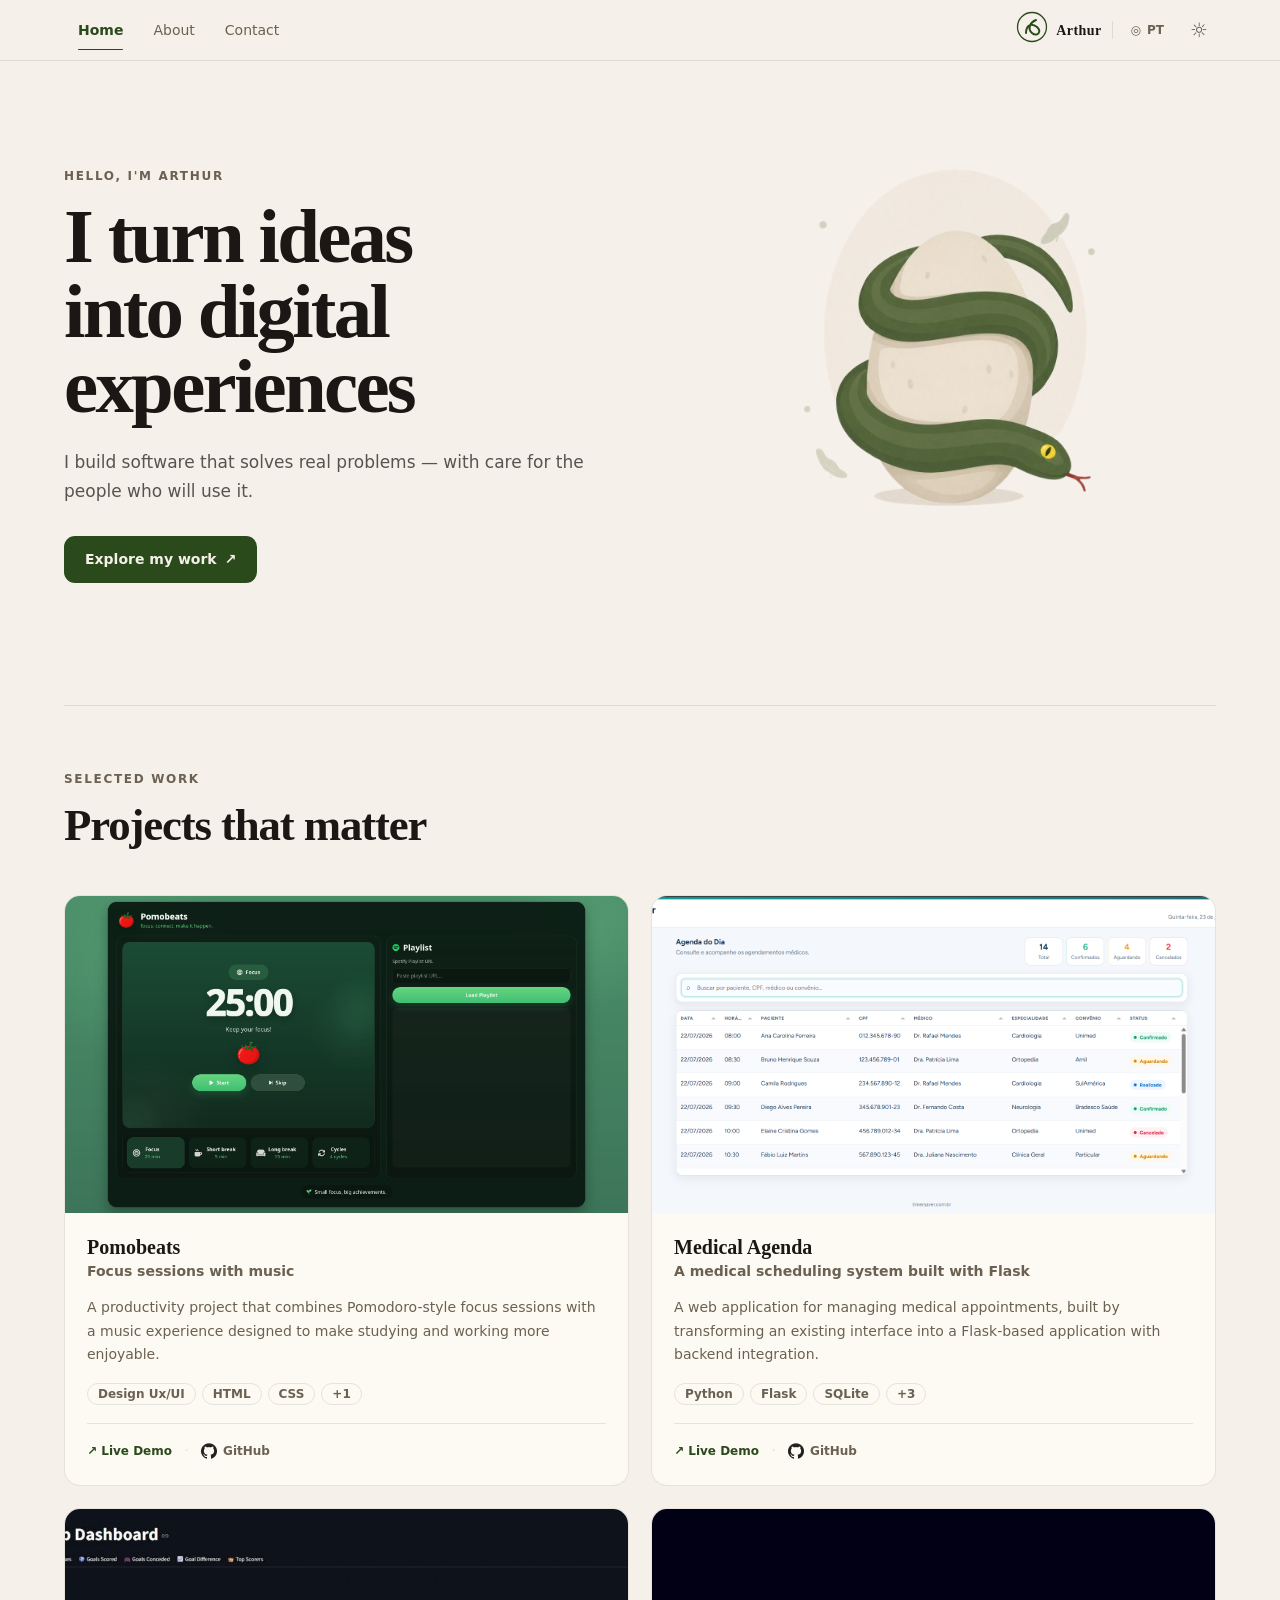
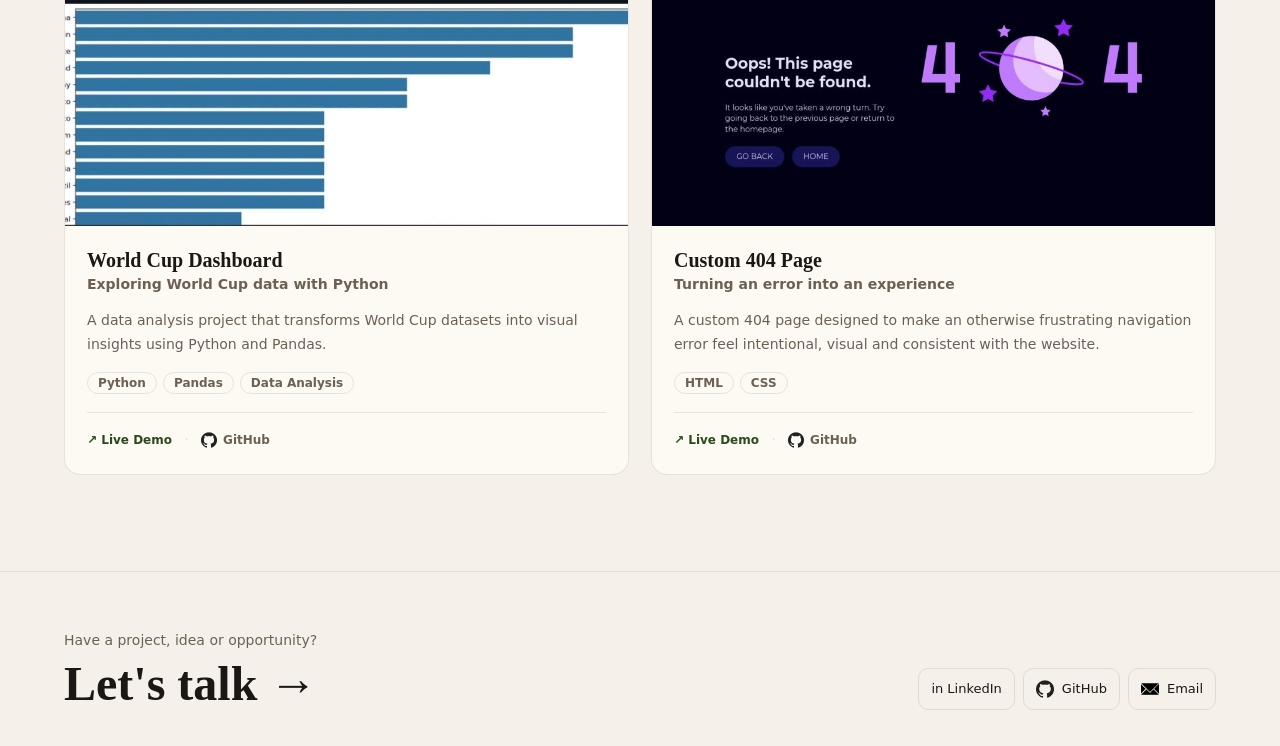
==== commit e11cf9f6: "feat: add the favicon image in the html" ====
--- a/index.html
+++ b/index.html
@@ -5,6 +5,7 @@
   <meta name="viewport" content="width=device-width, initial-scale=1.0">
   <meta name="description" content="Arthur's personal portfolio — clear, accessible case studies for development projects.">
   <title>Portfolio - Arthur</title>
+  <link rel="icon" type="image/png" href="./src/img//icons/favicon.png">
   <link href="https://fonts.googleapis.com/css2?family=DM+Sans:wght@400;500;600;700&family=Fraunces:opsz,wght@9..144,500;9..144,600&display=swap" rel="stylesheet">
   <link rel="stylesheet" href="./src/css/reset.css">
   <link rel="stylesheet" href="./src/css/style.css">
--- a/src/css/style.css
+++ b/src/css/style.css
@@ -29,8 +29,14 @@
   --shadow: 0 18px 45px rgba(0, 0, 0, 0.35);
 }
 
-* { box-sizing: border-box; }
-html { scroll-behavior: smooth; }
+* {
+  box-sizing: border-box;
+}
+
+html {
+  scroll-behavior: smooth;
+}
+
 body {
   margin: 0;
   min-height: 100vh;
@@ -39,11 +45,28 @@
   font-family: var(--font-sans);
   line-height: 1.5;
 }
-body.modal-open { overflow: hidden; }
-button, a { font: inherit; }
-button { cursor: pointer; }
-a { color: inherit; }
-img { display: block; max-width: 100%; }
+
+body.modal-open {
+  overflow: hidden;
+}
+
+button,
+a {
+  font: inherit;
+}
+
+button {
+  cursor: pointer;
+}
+
+a {
+  color: inherit;
+}
+
+img {
+  display: block;
+  max-width: 100%;
+}
 
 .skip-link {
   position: fixed;
@@ -57,7 +80,10 @@
   border-radius: 10px;
   text-decoration: none;
 }
-.skip-link:focus { transform: translateY(0); }
+
+.skip-link:focus {
+  transform: translateY(0);
+}
 
 .container {
   width: min(1152px, calc(100% - 40px));
@@ -80,23 +106,38 @@
   justify-content: space-between;
 }
 
-.desktop-nav { display: flex; gap: 2px; }
-.nav-link, .control-button, .icon-button {
+.desktop-nav {
+  display: flex;
+  gap: 2px;
+}
+
+.nav-link,
+.control-button,
+.icon-button {
   border: 0;
   background: transparent;
   color: var(--muted-foreground);
 }
+
 .nav-link {
   position: relative;
   padding: 8px 14px;
   border-radius: 9px;
   font-size: 14px;
 }
-.nav-link:hover, .control-button:hover, .icon-button:hover {
+
+.nav-link:hover,
+.control-button:hover,
+.icon-button:hover {
   color: var(--foreground);
   background: var(--muted);
 }
-.nav-link.active { color: var(--primary); font-weight: 600; }
+
+.nav-link.active {
+  color: var(--primary);
+  font-weight: 600;
+}
+
 .nav-link.active::after {
   content: '';
   position: absolute;
@@ -108,18 +149,82 @@
   background: var(--primary);
 }
 
-.brand-controls { display: flex; align-items: center; gap: 10px; }
-.brand { display: flex; align-items: center; gap: 8px; }
-.brand-name { font-family: var(--font-display); font-size: 14px; font-weight: 600; letter-spacing: .03em; }
-.separator { width: 1px; height: 18px; background: var(--border); }
-.logo-circle { stroke: var(--primary); stroke-width: 1.3; }
-.logo-path { stroke: var(--primary); stroke-width: 2; stroke-linecap: round; }
-.control-button { display: inline-flex; align-items: center; gap: 6px; padding: 8px; border-radius: 8px; font-size: 12px; font-weight: 600; }
-.icon-button { width: 34px; height: 34px; display: inline-flex; align-items: center; justify-content: center; border-radius: 8px; font-size: 20px; line-height: 1; }
-
-main { min-height: 55vh; }
-.page-enter { animation: pageEnter .22s ease-out; }
-@keyframes pageEnter { from { opacity: 0; transform: translateY(10px); } to { opacity: 1; transform: translateY(0); } }
+.brand-controls {
+  display: flex;
+  align-items: center;
+  gap: 10px;
+}
+
+.brand {
+  display: flex;
+  align-items: center;
+  gap: 8px;
+}
+
+.brand-name {
+  font-family: var(--font-display);
+  font-size: 14px;
+  font-weight: 600;
+  letter-spacing: .03em;
+}
+
+.separator {
+  width: 1px;
+  height: 18px;
+  background: var(--border);
+}
+
+.logo-circle {
+  stroke: var(--primary);
+  stroke-width: 1.3;
+}
+
+.logo-path {
+  stroke: var(--primary);
+  stroke-width: 2;
+  stroke-linecap: round;
+}
+
+.control-button {
+  display: inline-flex;
+  align-items: center;
+  gap: 6px;
+  padding: 8px;
+  border-radius: 8px;
+  font-size: 12px;
+  font-weight: 600;
+}
+
+.icon-button {
+  width: 34px;
+  height: 34px;
+  display: inline-flex;
+  align-items: center;
+  justify-content: center;
+  border-radius: 8px;
+  font-size: 20px;
+  line-height: 1;
+}
+
+main {
+  min-height: 55vh;
+}
+
+.page-enter {
+  animation: pageEnter .22s ease-out;
+}
+
+@keyframes pageEnter {
+  from {
+    opacity: 0;
+    transform: translateY(10px);
+  }
+
+  to {
+    opacity: 1;
+    transform: translateY(0);
+  }
+}
 
 .hero {
   width: min(1152px, calc(100% - 40px));
@@ -130,7 +235,11 @@
   gap: 54px;
   align-items: center;
 }
-.hero-copy { max-width: 620px; }
+
+.hero-copy {
+  max-width: 620px;
+}
+
 .eyebrow {
   margin: 0 0 14px;
   color: var(--muted-foreground);
@@ -139,6 +248,7 @@
   text-transform: uppercase;
   letter-spacing: .14em;
 }
+
 .display-title {
   margin: 0;
   font-family: var(--font-display);
@@ -147,6 +257,7 @@
   letter-spacing: -.035em;
   font-weight: 600;
 }
+
 .hero-description {
   max-width: 520px;
   margin: 24px 0 0;
@@ -154,7 +265,13 @@
   font-size: 17px;
   line-height: 1.7;
 }
-.hero-actions { display: flex; gap: 12px; flex-wrap: wrap; margin-top: 30px; }
+
+.hero-actions {
+  display: flex;
+  gap: 12px;
+  flex-wrap: wrap;
+  margin-top: 30px;
+}
 
 .btn {
   display: inline-flex;
@@ -170,32 +287,48 @@
   font-weight: 600;
   transition: .2s ease;
 }
-.btn-primary { background: var(--primary); color: var(--primary-foreground); }
-.btn-primary:hover { opacity: .9; transform: translateY(-1px); }
-.btn-ghost { background: transparent; color: var(--foreground); border-color: var(--border); }
-.btn-ghost:hover { background: var(--muted); }
+
+.btn-primary {
+  background: var(--primary);
+  color: var(--primary-foreground);
+}
+
+.btn-primary:hover {
+  opacity: .9;
+  transform: translateY(-1px);
+}
+
+.btn-ghost {
+  background: transparent;
+  color: var(--foreground);
+  border-color: var(--border);
+}
+
+.btn-ghost:hover {
+  background: var(--muted);
+}
 
 .snake-wrap {
-    display: grid;
-    place-items: center;
-    min-height: 460px;
+  display: grid;
+  place-items: center;
+  min-height: 460px;
 }
 
 .snake-image {
-    grid-area: 1 / 1;
-    width: min(360px, 100%);
+  grid-area: 1 / 1;
+  width: min(360px, 100%);
 }
 
 .snake-image-dark {
-    display: none;
+  display: none;
 }
 
 html.dark .snake-image-light {
-    display: none;
+  display: none;
 }
 
 html.dark .snake-image-dark {
-    display: block;
+  display: block;
 }
 
 .section {
@@ -204,137 +337,733 @@
   padding: 64px 0 96px;
   border-top: 1px solid var(--border);
 }
-.section-heading { display: flex; align-items: end; justify-content: space-between; gap: 24px; margin-bottom: 46px; }
-.section-heading h2, .page-title {
+
+.section-heading {
+  display: flex;
+  align-items: end;
+  justify-content: space-between;
+  gap: 24px;
+  margin-bottom: 46px;
+}
+
+.section-heading h2,
+.page-title {
   margin: 0;
   font-family: var(--font-display);
   font-weight: 600;
   letter-spacing: -.025em;
 }
-.section-heading h2 { font-size: clamp(2.1rem, 4vw, 2.8rem); line-height: 1.05; }
-.section-sub { max-width: 230px; margin: 0; color: var(--muted-foreground); font-size: 14px; line-height: 1.65; text-align: right; }
-
-.project-grid { display: grid; grid-template-columns: repeat(2, minmax(0,1fr)); gap: 22px; }
+
+.section-heading h2 {
+  font-size: clamp(2.1rem, 4vw, 2.8rem);
+  line-height: 1.05;
+}
+
+.section-sub {
+  max-width: 230px;
+  margin: 0;
+  color: var(--muted-foreground);
+  font-size: 14px;
+  line-height: 1.65;
+  text-align: right;
+}
+
+.project-grid {
+  display: grid;
+  grid-template-columns: repeat(2, minmax(0, 1fr));
+  gap: 22px;
+}
+
 .project-card {
   background: var(--card);
   border: 1px solid var(--border);
   border-radius: 16px;
   overflow: hidden;
   transition: .3s ease;
-  box-shadow: 0 0 0 rgba(0,0,0,0);
-}
-.project-card:hover { transform: translateY(-3px); border-color: color-mix(in srgb, var(--primary) 25%, var(--border)); box-shadow: var(--shadow); }
-.project-image-wrap { position: relative; aspect-ratio: 16 / 9; overflow: hidden; background: var(--muted); }
-.project-image-wrap img { width: 100%; height: 100%; object-fit: cover; transition: transform .5s ease; }
-.project-card:hover .project-image-wrap img { transform: scale(1.05); }
-.project-hover { position: absolute; inset: 0; display: grid; place-items: center; background: rgba(0,0,0,0); transition: .3s ease; pointer-events: none; }
-.project-card:hover .project-hover { background: rgba(0,0,0,.25); }
-.project-hover span { transform: translateY(8px); opacity: 0; background: rgba(255,255,255,.95); color: #1a1714; border-radius: 999px; padding: 8px 14px; font-size: 12px; font-weight: 600; transition: .3s ease; }
-.project-card:hover .project-hover span { transform: translateY(0); opacity: 1; }
-.project-body { padding: 22px; }
-.project-title { margin: 0 0 2px; font: 600 20px/1.2 var(--font-display); }
-.project-tagline { margin: 0; color: var(--muted-foreground); font-size: 14px; font-weight: 600; }
-.project-description { margin: 14px 0 16px; color: var(--muted-foreground); font-size: 14px; line-height: 1.7; }
-.tag-list { display: flex; flex-wrap: wrap; gap: 6px; margin-bottom: 18px; }
-.tag { display: inline-flex; align-items: center; border: 1px solid var(--border); border-radius: 999px; padding: 4px 10px; color: var(--muted-foreground); font-size: 12px; font-weight: 600; line-height: 1; }
-.project-actions { display: flex; gap: 12px; align-items: center; padding-top: 15px; border-top: 1px solid var(--border); }
-.text-link { border: 0; background: transparent; padding: 0; display: inline-flex; gap: 6px; align-items: center; color: var(--primary); font-size: 12px; font-weight: 700; text-decoration: none; }
-.text-link.secondary { color: var(--muted-foreground); }
-.text-link:hover { opacity: .7; }
-.dot { color: var(--border); }
-
-.site-footer { margin-top: 0; border-top: 1px solid var(--border); }
-.footer-inner { width: min(1152px, calc(100% - 40px)); margin: 0 auto; padding: 58px 0 36px; display: flex; justify-content: space-between; gap: 30px; align-items: end; }
-.footer-prompt { max-width: 620px; }
-.footer-prompt p { margin: 0 0 8px; color: var(--muted-foreground); font-size: 14px; }
-.footer-prompt a { color: var(--foreground); text-decoration: none; font: 600 clamp(2rem, 4vw, 3rem)/1.05 var(--font-display); }
-.footer-prompt a:hover { color: var(--primary); }
-.socials { display: flex; gap: 8px; flex-wrap: wrap; justify-content: flex-end; }
-.social-link { display: inline-flex; align-items: center; gap: 8px; padding: 10px 12px; border: 1px solid var(--border); border-radius: 10px; text-decoration: none; font-size: 13px; }
-.social-link:hover { border-color: color-mix(in srgb, var(--primary) 35%, var(--border)); color: var(--primary); }
-.footer-bottom { width: min(1152px, calc(100% - 40px)); margin: 0 auto; padding: 16px 0 30px; color: var(--muted-foreground); font-size: 12px; }
-
-.page-shell { width: min(900px, calc(100% - 40px)); margin: 0 auto; padding: 84px 0 104px; }
-.page-shell.narrow { width: min(780px, calc(100% - 40px)); }
-.page-title { font-size: clamp(2.8rem, 6vw, 4.5rem); line-height: 1.06; }
-.page-subtitle { max-width: 650px; margin: 18px 0 0; color: color-mix(in srgb, var(--foreground) 72%, transparent); font-size: 20px; line-height: 1.6; }
-.about-grid { display: grid; grid-template-columns: 2fr 3fr; gap: 56px; align-items: center; margin-top: 60px; }
-.about-image { aspect-ratio: 4/5; border-radius: 16px; overflow: hidden; background: var(--muted); }
-.about-image img { width: 100%; height: 100%; object-fit: cover; }
-.about-copy { display: grid; gap: 16px; }
-.about-copy p { margin: 0; font-size: 15.5px; line-height: 1.8; color: color-mix(in srgb, var(--foreground) 72%, transparent); }
-.quote { margin: 58px 0; padding: 5px 0 5px 22px; border-left: 2px solid var(--primary); }
-.quote p { margin: 0; font: 600 italic 22px/1.35 var(--font-display); }
-.focus-list { list-style: none; padding: 0; margin: 0; display: grid; gap: 14px; }
-.focus-list li { display: flex; align-items: center; gap: 12px; font-size: 15px; }
-.bullet { width: 6px; height: 6px; border-radius: 50%; background: var(--primary); flex: 0 0 auto; }
-.back-link { display: inline-flex; gap: 8px; align-items: center; margin-top: 38px; color: var(--primary); font-weight: 700; font-size: 14px; text-decoration: none; }
-.back-link:hover { opacity: .7; }
-
-.contact-email { margin: 58px 0 40px; }
-.contact-email .eyebrow { margin-bottom: 15px; }
-.contact-email a { display: inline-flex; align-items: flex-start; gap: 12px; text-decoration: underline; text-decoration-color: var(--border); text-underline-offset: 5px; color: var(--foreground); font: 600 clamp(1.7rem, 5vw, 2.4rem)/1.2 var(--font-display); }
-.contact-email a:hover { color: var(--primary); text-decoration-color: var(--primary); }
-.contact-divider { height: 1px; background: var(--border); margin: 0 0 40px; }
-.social-grid { display: grid; grid-template-columns: repeat(2, minmax(0,1fr)); gap: 12px; }
-.social-card { display: grid; grid-template-columns: auto 1fr auto; gap: 12px; align-items: center; padding: 16px 18px; border: 1px solid var(--border); border-radius: 12px; text-decoration: none; }
-.social-card:hover { border-color: color-mix(in srgb, var(--primary) 30%, var(--border)); color: var(--primary); }
-.social-card small { color: var(--muted-foreground); }
-.status { display: flex; align-items: center; gap: 10px; margin-top: 46px; color: var(--muted-foreground); font-size: 14px; }
-.status-dot { width: 8px; height: 8px; border-radius: 50%; background: #22c55e; box-shadow: 0 0 0 3px rgba(34,197,94,.18); }
-
-.modal-backdrop { position: fixed; inset: 0; z-index: 70; display: flex; align-items: center; justify-content: center; padding: 30px; background: rgba(18,16,9,.55); backdrop-filter: blur(6px); }
-.modal-backdrop[hidden] { display: none; }
-.project-modal { width: min(900px, 100%); max-height: 90vh; overflow: auto; background: var(--background); border: 1px solid var(--border); border-radius: 16px; box-shadow: 0 28px 90px rgba(0,0,0,.35); animation: modalIn .22s ease-out; }
-@keyframes modalIn { from { opacity: 0; transform: translateY(24px); } to { opacity: 1; transform: translateY(0); } }
-.modal-header { position: sticky; top: 0; z-index: 2; display: flex; align-items: center; justify-content: space-between; gap: 18px; padding: 16px 24px; background: color-mix(in srgb, var(--background) 96%, transparent); backdrop-filter: blur(10px); border-bottom: 1px solid var(--border); }
-.modal-title-row { display: flex; align-items: center; gap: 8px; }
-.modal-title-row h2 { margin: 0; font: 600 22px/1.2 var(--font-display); }
-.modal-header p { margin: 3px 0 0; color: var(--muted-foreground); font-size: 14px; }
-.modal-image-wrap { aspect-ratio: 16 / 7; background: var(--muted); overflow: hidden; }
-.modal-image-wrap img { width: 100%; height: 100%; object-fit: cover; }
-.modal-content { padding: 32px; display: grid; gap: 34px; }
-.modal-section h3, .modal-label { margin: 0 0 10px; color: var(--muted-foreground); font-size: 11px; text-transform: uppercase; letter-spacing: .14em; }
-.modal-section p { margin: 0; font-size: 15px; line-height: 1.72; }
-.feature-list { list-style: none; padding: 0; margin: 0; display: grid; grid-template-columns: repeat(2, minmax(0,1fr)); gap: 10px; }
-.feature-list li { display: flex; gap: 10px; font-size: 15px; line-height: 1.4; }
-.tech-wrap { display: flex; flex-wrap: wrap; gap: 8px; }
-.outcome { padding: 18px; border-radius: 12px; border: 1px solid color-mix(in srgb, var(--primary) 20%, var(--border)); background: color-mix(in srgb, var(--primary) 8%, transparent); }
-.outcome h3 { color: color-mix(in srgb, var(--primary) 80%, var(--foreground)); }
-.modal-actions { display: flex; gap: 12px; flex-wrap: wrap; }
-
-:focus-visible { outline: 2px solid var(--primary); outline-offset: 3px; }
+  box-shadow: 0 0 0 rgba(0, 0, 0, 0);
+}
+
+.project-card:hover {
+  transform: translateY(-3px);
+  border-color: color-mix(in srgb, var(--primary) 25%, var(--border));
+  box-shadow: var(--shadow);
+}
+
+.project-image-wrap {
+  position: relative;
+  aspect-ratio: 16 / 9;
+  overflow: hidden;
+  background: var(--muted);
+}
+
+.project-image-wrap img {
+  width: 100%;
+  height: 100%;
+  object-fit: cover;
+  transition: transform .5s ease;
+}
+
+.project-card:hover .project-image-wrap img {
+  transform: scale(1.05);
+}
+
+.project-hover {
+  position: absolute;
+  inset: 0;
+  display: grid;
+  place-items: center;
+  background: rgba(0, 0, 0, 0);
+  transition: .3s ease;
+  pointer-events: none;
+}
+
+.project-card:hover .project-hover {
+  background: rgba(0, 0, 0, .25);
+}
+
+.project-hover span {
+  transform: translateY(8px);
+  opacity: 0;
+  background: rgba(255, 255, 255, .95);
+  color: #1a1714;
+  border-radius: 999px;
+  padding: 8px 14px;
+  font-size: 12px;
+  font-weight: 600;
+  transition: .3s ease;
+}
+
+.project-card:hover .project-hover span {
+  transform: translateY(0);
+  opacity: 1;
+}
+
+.project-body {
+  padding: 22px;
+}
+
+.project-title {
+  margin: 0 0 2px;
+  font: 600 20px/1.2 var(--font-display);
+}
+
+.project-tagline {
+  margin: 0;
+  color: var(--muted-foreground);
+  font-size: 14px;
+  font-weight: 600;
+}
+
+.project-description {
+  margin: 14px 0 16px;
+  color: var(--muted-foreground);
+  font-size: 14px;
+  line-height: 1.7;
+}
+
+.tag-list {
+  display: flex;
+  flex-wrap: wrap;
+  gap: 6px;
+  margin-bottom: 18px;
+}
+
+.tag {
+  display: inline-flex;
+  align-items: center;
+  border: 1px solid var(--border);
+  border-radius: 999px;
+  padding: 4px 10px;
+  color: var(--muted-foreground);
+  font-size: 12px;
+  font-weight: 600;
+  line-height: 1;
+}
+
+.project-actions {
+  display: flex;
+  gap: 12px;
+  align-items: center;
+  padding-top: 15px;
+  border-top: 1px solid var(--border);
+}
+
+.project-icon {
+    display: block;
+    width: 16px;
+    height: 16px;
+    object-fit: contain;
+    flex: 0 0 16px;
+}
+
+.project-icon-dark {
+    display: none;
+}
+
+html.dark .project-icon-light {
+    display: none;
+}
+
+html.dark .project-icon-dark {
+    display: block;
+}
+
+.text-link {
+  border: 0;
+  background: transparent;
+  padding: 0;
+  display: inline-flex;
+  gap: 6px;
+  align-items: center;
+  color: var(--primary);
+  font-size: 12px;
+  font-weight: 700;
+  text-decoration: none;
+}
+
+.text-link.secondary {
+  color: var(--muted-foreground);
+}
+
+.text-link:hover {
+  opacity: .7;
+}
+
+.dot {
+  color: var(--border);
+}
+
+.site-footer {
+  margin-top: 0;
+  border-top: 1px solid var(--border);
+}
+
+.footer-inner {
+  width: min(1152px, calc(100% - 40px));
+  margin: 0 auto;
+  padding: 58px 0 36px;
+  display: flex;
+  justify-content: space-between;
+  gap: 30px;
+  align-items: end;
+}
+
+.footer-prompt {
+  max-width: 620px;
+}
+
+.footer-prompt p {
+  margin: 0 0 8px;
+  color: var(--muted-foreground);
+  font-size: 14px;
+}
+
+.footer-prompt a {
+  color: var(--foreground);
+  text-decoration: none;
+  font: 600 clamp(2rem, 4vw, 3rem)/1.05 var(--font-display);
+}
+
+.footer-prompt a:hover {
+  color: var(--primary);
+}
+
+.socials {
+  display: flex;
+  gap: 8px;
+  flex-wrap: wrap;
+  justify-content: flex-end;
+}
+
+.social-icon {
+  width: 18px;
+  height: 18px;
+  object-fit: contain;
+}
+
+.social-icon-dark {
+  display: none;
+}
+
+html.dark .social-icon-light {
+  display: none;
+}
+
+html.dark .social-icon-dark {
+  display: inline-flex;
+}
+
+.social-link {
+  display: inline-flex;
+  align-items: center;
+  gap: 8px;
+  padding: 10px 12px;
+  border: 1px solid var(--border);
+  border-radius: 10px;
+  text-decoration: none;
+  font-size: 13px;
+}
+
+.social-link:hover {
+  border-color: color-mix(in srgb, var(--primary) 35%, var(--border));
+  color: var(--primary);
+}
+
+.footer-bottom {
+  width: min(1152px, calc(100% - 40px));
+  margin: 0 auto;
+  padding: 16px 0 30px;
+  color: var(--muted-foreground);
+  font-size: 12px;
+}
+
+.page-shell {
+  width: min(900px, calc(100% - 40px));
+  margin: 0 auto;
+  padding: 84px 0 104px;
+}
+
+.page-shell.narrow {
+  width: min(780px, calc(100% - 40px));
+}
+
+.page-title {
+  font-size: clamp(2.8rem, 6vw, 4.5rem);
+  line-height: 1.06;
+}
+
+.page-subtitle {
+  max-width: 650px;
+  margin: 18px 0 0;
+  color: color-mix(in srgb, var(--foreground) 72%, transparent);
+  font-size: 20px;
+  line-height: 1.6;
+}
+
+.about-grid {
+  display: grid;
+  grid-template-columns: 2fr 3fr;
+  gap: 56px;
+  align-items: center;
+  margin-top: 60px;
+}
+
+.about-image {
+  aspect-ratio: 4/5;
+  border-radius: 16px;
+  overflow: hidden;
+  background: var(--muted);
+}
+
+.about-image img {
+  width: 100%;
+  height: 100%;
+  object-fit: cover;
+}
+
+.about-copy {
+  display: grid;
+  gap: 16px;
+}
+
+.about-copy p {
+  margin: 0;
+  font-size: 15.5px;
+  line-height: 1.8;
+  color: color-mix(in srgb, var(--foreground) 72%, transparent);
+}
+
+.quote {
+  margin: 58px 0;
+  padding: 5px 0 5px 22px;
+  border-left: 2px solid var(--primary);
+}
+
+.quote p {
+  margin: 0;
+  font: 600 italic 22px/1.35 var(--font-display);
+}
+
+.focus-list {
+  list-style: none;
+  padding: 0;
+  margin: 0;
+  display: grid;
+  gap: 14px;
+}
+
+.focus-list li {
+  display: flex;
+  align-items: center;
+  gap: 12px;
+  font-size: 15px;
+}
+
+.bullet {
+  width: 6px;
+  height: 6px;
+  border-radius: 50%;
+  background: var(--primary);
+  flex: 0 0 auto;
+}
+
+.back-link {
+  display: inline-flex;
+  gap: 8px;
+  align-items: center;
+  margin-top: 38px;
+  color: var(--primary);
+  font-weight: 700;
+  font-size: 14px;
+  text-decoration: none;
+}
+
+.back-link:hover {
+  opacity: .7;
+}
+
+.contact-email {
+  margin: 58px 0 40px;
+}
+
+.contact-email .eyebrow {
+  margin-bottom: 15px;
+}
+
+.contact-email a {
+  display: inline-flex;
+  align-items: flex-start;
+  gap: 12px;
+  text-decoration: underline;
+  text-decoration-color: var(--border);
+  text-underline-offset: 5px;
+  color: var(--foreground);
+  font: 600 clamp(1.7rem, 5vw, 2.4rem)/1.2 var(--font-display);
+}
+
+.contact-email a:hover {
+  color: var(--primary);
+  text-decoration-color: var(--primary);
+}
+
+.contact-divider {
+  height: 1px;
+  background: var(--border);
+  margin: 0 0 40px;
+}
+
+.social-grid {
+  display: grid;
+  grid-template-columns: repeat(2, minmax(0, 1fr));
+  gap: 12px;
+}
+
+.social-card {
+  display: grid;
+  grid-template-columns: auto 1fr auto;
+  gap: 12px;
+  align-items: center;
+  padding: 16px 18px;
+  border: 1px solid var(--border);
+  border-radius: 12px;
+  text-decoration: none;
+}
+
+.social-card:hover {
+  border-color: color-mix(in srgb, var(--primary) 30%, var(--border));
+  color: var(--primary);
+}
+
+.social-card small {
+  color: var(--muted-foreground);
+}
+
+.status {
+  display: flex;
+  align-items: center;
+  gap: 10px;
+  margin-top: 46px;
+  color: var(--muted-foreground);
+  font-size: 14px;
+}
+
+.status-dot {
+  width: 8px;
+  height: 8px;
+  border-radius: 50%;
+  background: #22c55e;
+  box-shadow: 0 0 0 3px rgba(34, 197, 94, .18);
+}
+
+.modal-backdrop {
+  position: fixed;
+  inset: 0;
+  z-index: 70;
+  display: flex;
+  align-items: center;
+  justify-content: center;
+  padding: 30px;
+  background: rgba(18, 16, 9, .55);
+  backdrop-filter: blur(6px);
+}
+
+.modal-backdrop[hidden] {
+  display: none;
+}
+
+.project-modal {
+  width: min(900px, 100%);
+  max-height: 90vh;
+  overflow: auto;
+  background: var(--background);
+  border: 1px solid var(--border);
+  border-radius: 16px;
+  box-shadow: 0 28px 90px rgba(0, 0, 0, .35);
+  animation: modalIn .22s ease-out;
+}
+
+@keyframes modalIn {
+  from {
+    opacity: 0;
+    transform: translateY(24px);
+  }
+
+  to {
+    opacity: 1;
+    transform: translateY(0);
+  }
+}
+
+.modal-header {
+  position: sticky;
+  top: 0;
+  z-index: 2;
+  display: flex;
+  align-items: center;
+  justify-content: space-between;
+  gap: 18px;
+  padding: 16px 24px;
+  background: color-mix(in srgb, var(--background) 96%, transparent);
+  backdrop-filter: blur(10px);
+  border-bottom: 1px solid var(--border);
+}
+
+.modal-title-row {
+  display: flex;
+  align-items: center;
+  gap: 8px;
+}
+
+.modal-title-row h2 {
+  margin: 0;
+  font: 600 22px/1.2 var(--font-display);
+}
+
+.modal-header p {
+  margin: 3px 0 0;
+  color: var(--muted-foreground);
+  font-size: 14px;
+}
+
+.modal-image-wrap {
+  aspect-ratio: 16 / 7;
+  background: var(--muted);
+  overflow: hidden;
+}
+
+.modal-image-wrap img {
+  width: 100%;
+  height: 100%;
+  object-fit: cover;
+}
+
+.modal-content {
+  padding: 32px;
+  display: grid;
+  gap: 34px;
+}
+
+.modal-section h3,
+.modal-label {
+  margin: 0 0 10px;
+  color: var(--muted-foreground);
+  font-size: 11px;
+  text-transform: uppercase;
+  letter-spacing: .14em;
+}
+
+.modal-section p {
+  margin: 0;
+  font-size: 15px;
+  line-height: 1.72;
+}
+
+.feature-list {
+  list-style: none;
+  padding: 0;
+  margin: 0;
+  display: grid;
+  grid-template-columns: repeat(2, minmax(0, 1fr));
+  gap: 10px;
+}
+
+.feature-list li {
+  display: flex;
+  gap: 10px;
+  font-size: 15px;
+  line-height: 1.4;
+}
+
+.tech-wrap {
+  display: flex;
+  flex-wrap: wrap;
+  gap: 8px;
+}
+
+.outcome {
+  padding: 18px;
+  border-radius: 12px;
+  border: 1px solid color-mix(in srgb, var(--primary) 20%, var(--border));
+  background: color-mix(in srgb, var(--primary) 8%, transparent);
+}
+
+.outcome h3 {
+  color: color-mix(in srgb, var(--primary) 80%, var(--foreground));
+}
+
+.modal-actions {
+  display: flex;
+  gap: 12px;
+  flex-wrap: wrap;
+}
+
+:focus-visible {
+  outline: 2px solid var(--primary);
+  outline-offset: 3px;
+}
 
 @media (max-width: 900px) {
-  .hero { grid-template-columns: 1fr; padding-top: 62px; }
-  .about-grid { grid-template-columns: 1fr; gap: 32px; }
-  .about-image { max-width: 440px; }
+  .hero {
+    grid-template-columns: 1fr;
+    padding-top: 62px;
+  }
+
+  .about-grid {
+    grid-template-columns: 1fr;
+    gap: 32px;
+  }
+
+  .about-image {
+    max-width: 440px;
+  }
 }
 
 @media (max-width: 720px) {
-  .container { width: min(100% - 28px, 1152px); }
-  .desktop-nav { display: none; }
-  .brand-name, .separator { display: none; }
-  .header-inner { min-height: 56px; }
-  .hero, .section, .footer-inner, .footer-bottom, .page-shell, .page-shell.narrow { width: min(100% - 28px, 1152px); }
-  .hero { padding: 56px 0 70px; gap: 38px; }
-  .display-title { font-size: clamp(2.7rem, 12vw, 4rem); }
-  .section { padding: 48px 0 72px; }
-  .section-heading { flex-direction: column; align-items: flex-start; margin-bottom: 32px; }
-  .section-sub { text-align: left; max-width: 420px; }
-  .project-grid { grid-template-columns: 1fr; }
-  .footer-inner { flex-direction: column; align-items: flex-start; }
-  .socials { justify-content: flex-start; }
-  .page-shell { padding: 58px 0 80px; }
-  .page-subtitle { font-size: 18px; }
-  .social-grid { grid-template-columns: 1fr; }
-  .modal-backdrop { padding: 0; align-items: end; }
-  .project-modal { width: 100%; max-height: 96vh; border-radius: 16px 16px 0 0; }
-  .modal-content { padding: 24px 20px 30px; }
-  .feature-list { grid-template-columns: 1fr; }
+  .container {
+    width: min(100% - 28px, 1152px);
+  }
+
+  .desktop-nav {
+    display: none;
+  }
+
+  .brand-name,
+  .separator {
+    display: none;
+  }
+
+  .header-inner {
+    min-height: 56px;
+  }
+
+  .hero,
+  .section,
+  .footer-inner,
+  .footer-bottom,
+  .page-shell,
+  .page-shell.narrow {
+    width: min(100% - 28px, 1152px);
+  }
+
+  .hero {
+    padding: 56px 0 70px;
+    gap: 38px;
+  }
+
+  .display-title {
+    font-size: clamp(2.7rem, 12vw, 4rem);
+  }
+
+  .section {
+    padding: 48px 0 72px;
+  }
+
+  .section-heading {
+    flex-direction: column;
+    align-items: flex-start;
+    margin-bottom: 32px;
+  }
+
+  .section-sub {
+    text-align: left;
+    max-width: 420px;
+  }
+
+  .project-grid {
+    grid-template-columns: 1fr;
+  }
+
+  .footer-inner {
+    flex-direction: column;
+    align-items: flex-start;
+  }
+
+  .socials {
+    justify-content: flex-start;
+  }
+
+  .page-shell {
+    padding: 58px 0 80px;
+  }
+
+  .page-subtitle {
+    font-size: 18px;
+  }
+
+  .social-grid {
+    grid-template-columns: 1fr;
+  }
+
+  .modal-backdrop {
+    padding: 0;
+    align-items: end;
+  }
+
+  .project-modal {
+    width: 100%;
+    max-height: 96vh;
+    border-radius: 16px 16px 0 0;
+  }
+
+  .modal-content {
+    padding: 24px 20px 30px;
+  }
+
+  .feature-list {
+    grid-template-columns: 1fr;
+  }
 }
 
 @media (prefers-reduced-motion: reduce) {
-  html { scroll-behavior: auto; }
-  *, *::before, *::after { animation-duration: .01ms !important; animation-iteration-count: 1 !important; transition-duration: .01ms !important; }
-}
+  html {
+    scroll-behavior: auto;
+  }
+
+  *,
+  *::before,
+  *::after {
+    animation-duration: .01ms !important;
+    animation-iteration-count: 1 !important;
+    transition-duration: .01ms !important;
+  }
+}
